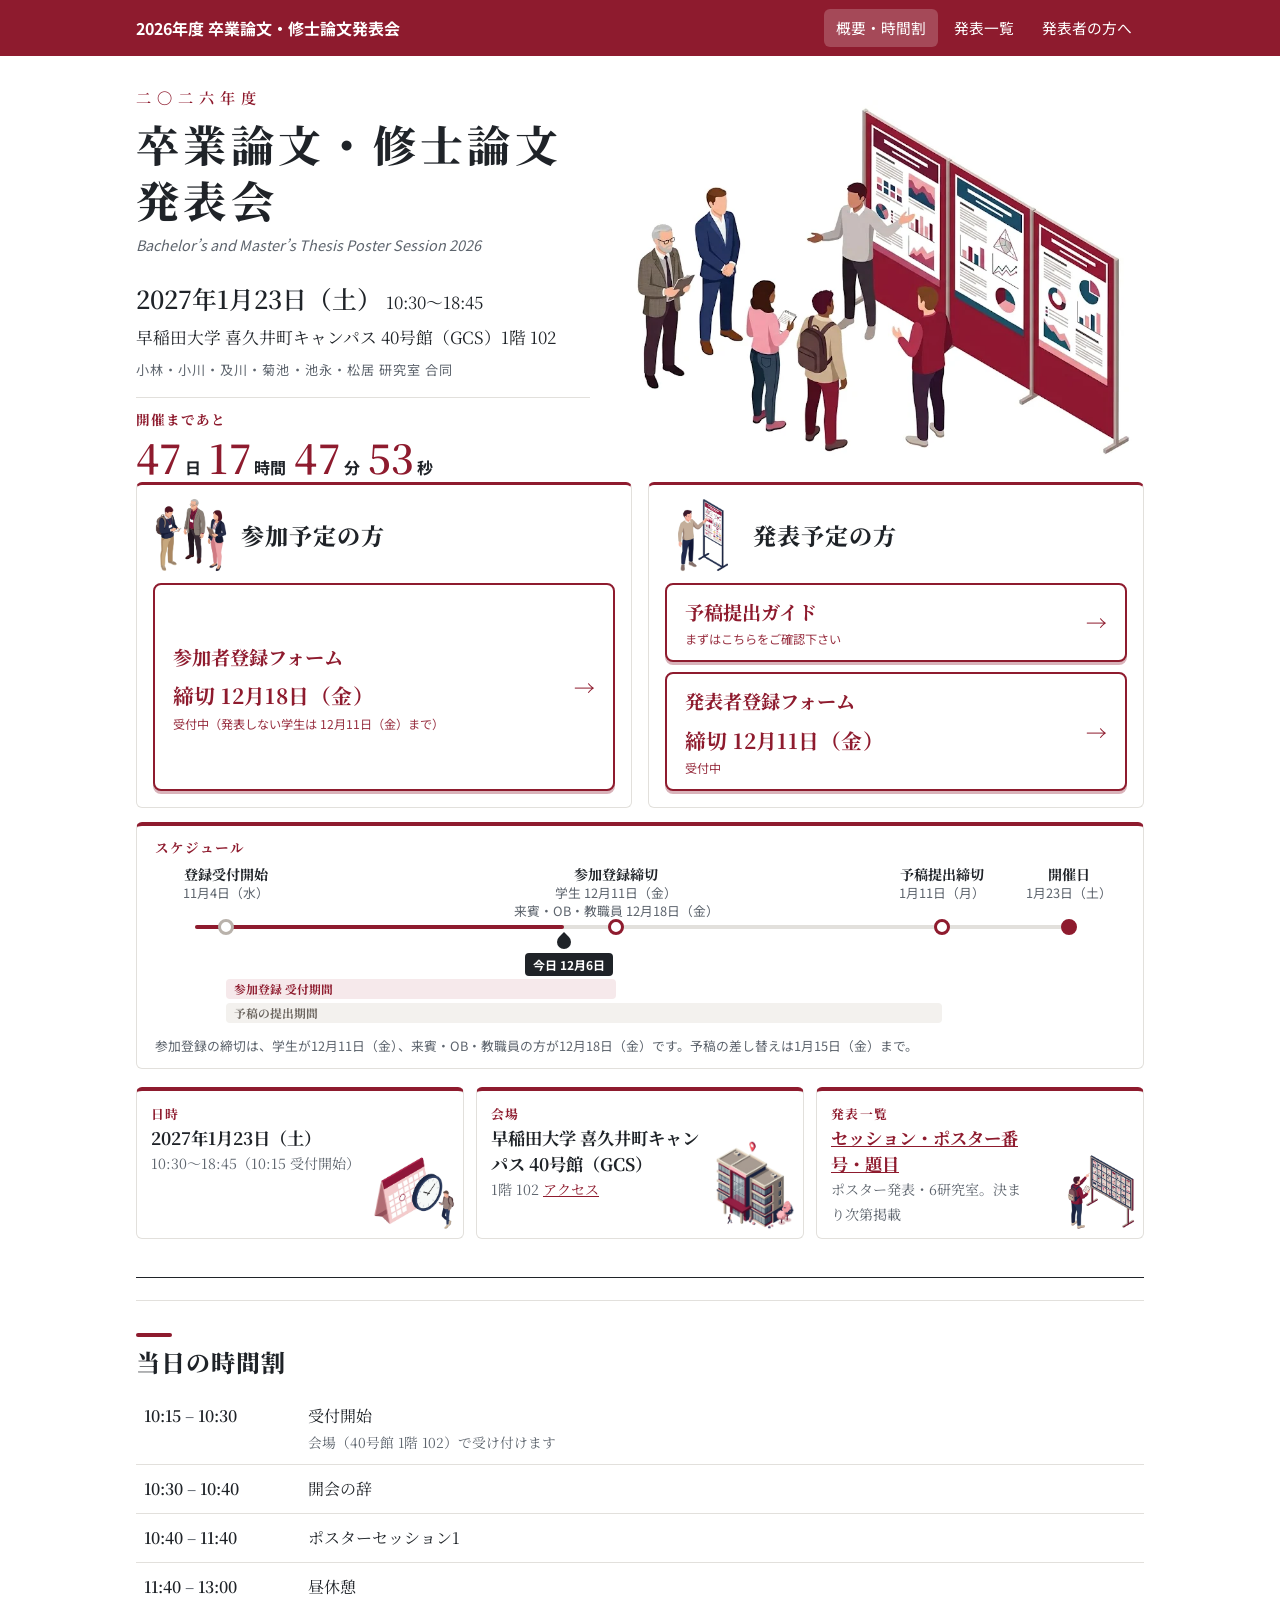
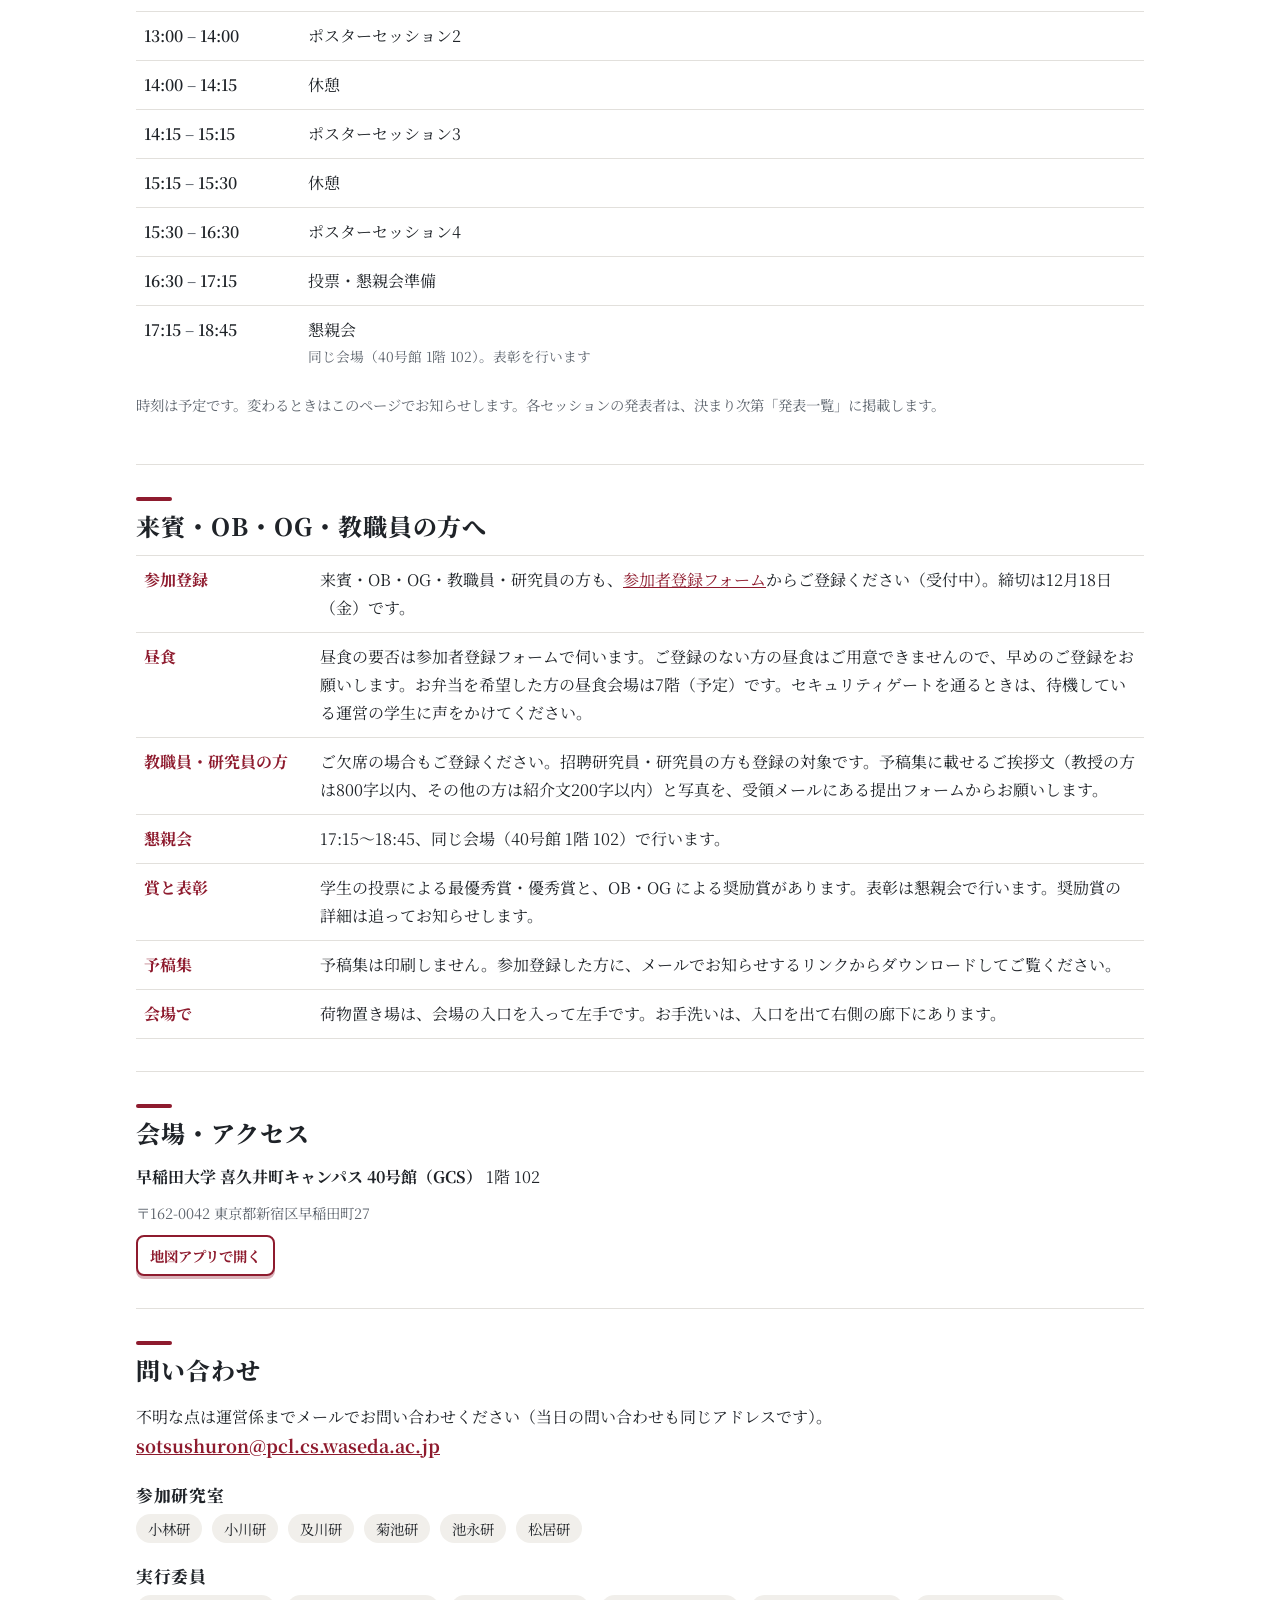
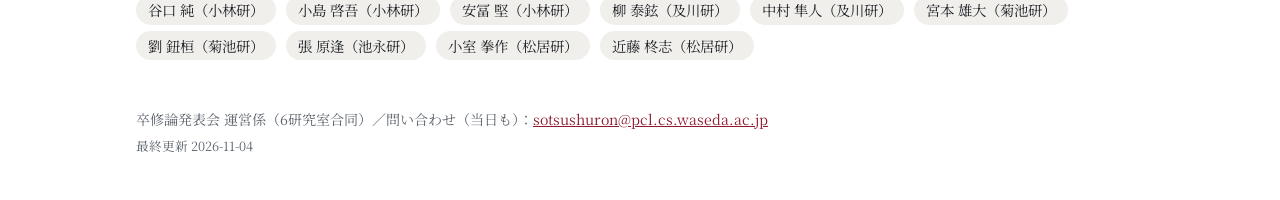
==== 2026/index.html @ 0316c04d "2026: 最終点検の指摘を反映（締切欄・遅れの扱い・題目の変更・英語の要約・運営の名前） - 参加登録締切に来賓・OB・教職員の12/18を並べる - 「提出がない場合は発表できません」を、先生・運" ====
<!DOCTYPE html>
<html lang="ja">
<head>
<meta charset="utf-8">
<meta name="viewport" content="width=device-width, initial-scale=1">
<title>2026年度 卒業論文・修士論文発表会</title>
<meta name="description" content="2026年度 卒業論文・修士論文発表会（小林研・小川研・及川研・菊池研・池永研・松居研 合同）">
<link rel="preconnect" href="https://fonts.googleapis.com"><link rel="preconnect" href="https://fonts.gstatic.com" crossorigin>
<link rel="stylesheet" href="https://fonts.googleapis.com/css2?family=Noto+Serif+JP:wght@400;600;800&family=Noto+Sans+JP:wght@400;500;700&display=swap">
<link rel="stylesheet" href="style.css?v=202611051500">
<link rel="stylesheet" href="design.css?v=202611051500">
</head>
<body data-event-date="2027-01-23" data-event-start="2027-01-23T10:30:00+09:00" data-event-end="2027-01-23T18:45:00+09:00">
<header class="top">
  <div class="wrap">
    <a class="brand" href="index.html">2026年度 卒業論文・修士論文発表会</a>
    <nav><a href="index.html" aria-current=page>概要・時間割</a><a href="program_detail.html">発表一覧</a><a href="presenters.html">発表者の方へ</a></nav>
  </div>
</header>
<main class="wrap">

<section class="hero">
  <div class="hero-a">
    <div class="hero-text">
      <span class="kicker">二〇二六年度</span>
      <h1>卒業論文・修士論文<br>発表会</h1>
      <p class="en">Bachelor’s and Master’s Thesis Poster Session 2026</p>
      <p class="meta"><b>2027年1月23日（土）</b> 10:30〜18:45<br>早稲田大学 喜久井町キャンパス 40号館（GCS）1階 102</p>
      <p class="labs">小林・小川・及川・菊池・池永・松居 研究室 合同</p>
      <div id="countdown" class="countdown" aria-live="off">
        <p class="cd-label">開催日時</p>
        <p class="cd-body"><span class="cd-static">2027年1月23日（土）</span></p>
      </div>
    </div>
    <figure class="hero-art"><img src="main.webp" width="816" height="572" alt="ポスターの前で学生が発表し、学生・先生・社会人が聞いている様子のイラスト"></figure>
  </div>
  <div id="now" class="now" hidden></div>
  <div class="entry entry2">
    <div class="eblock">
      <div class="ehead"><img src="listeners_transparent.webp" alt=""><h2>参加予定の方</h2></div>
      <a class="btn ghost entry-guide2 ebtn-full" href="https://docs.google.com/forms/d/e/1FAIpQLSc8ZwVKthtfADjpt4Mk3TMJL_-n_F20B_ENEa0pPwIgdK9Agg/viewform" target="_blank" rel="noopener"><span class="bt">参加者登録フォーム<span class="dl">締切 12月18日（金）</span><small>受付中（発表しない学生は 12月11日（金）まで）</small></span><span class="arr" aria-hidden="true">→</span></a>
    </div>
    <div class="eblock">
      <div class="ehead"><img src="presenter_transparent.webp" alt=""><h2>発表予定の方</h2></div>
      <a class="btn ghost entry-guide2" href="presenters.html"><span class="bt">予稿提出ガイド<small>まずはこちらをご確認下さい</small></span><span class="arr" aria-hidden="true">→</span></a>
      <a class="btn ghost entry-guide2" href="https://docs.google.com/forms/d/e/1FAIpQLSdHttBgWC_3cJnAeXhc6AuV7hPH37Vew2INojGHe1D91hPlAQ/viewform" target="_blank" rel="noopener"><span class="bt">発表者登録フォーム<span class="dl">締切 12月11日（金）</span><small>受付中</small></span><span class="arr" aria-hidden="true">→</span></a>
    </div>
  </div>
  <div class="sched-box" id="dates">
    <h2 class="sched-h">スケジュール</h2>
    <div class="sched" data-start="2026-11-01" data-end="2027-01-23">
      <div class="sched-line"><span class="sched-past"></span></div>
      <ol class="sched-ms">
      <li class="ms ms-open" style="--p:3.6"><span class="ms-dot"></span><span class="ms-label"><b>登録受付開始</b><span>11月4日（水）</span></span></li>
      <li class="ms ms-join" style="--p:48.2"><span class="ms-dot"></span><span class="ms-label"><b>参加登録締切</b><span>学生 12月11日（金）<br>来賓・OB・教職員 12月18日（金）</span></span></li>
      <li class="ms ms-pres" style="--p:85.5"><span class="ms-dot"></span><span class="ms-label"><b>予稿提出締切</b><span>1月11日（月）</span></span></li>
      <li class="ms ms-event" style="--p:100.0"><span class="ms-dot"></span><span class="ms-label"><b>開催日</b><span>1月23日（土）</span></span></li>
      </ol>
      <div class="sched-today" hidden><span class="pin"></span><span class="tag"></span></div>
      <div class="sched-bands">
        <span class="band band-join" style="--a:3.6;--b:48.2">参加登録 受付期間</span>
        <span class="band band-pres" style="--a:3.6;--b:85.5">予稿の提出期間</span>
      </div>
    </div>
    <p class="sched-note">参加登録の締切は、学生が12月11日（金）、来賓・OB・教職員の方が12月18日（金）です。予稿の差し替えは1月15日（金）まで。</p>
  </div>
  <dl class="facts">
    <div><img class="ill" src="calendar_transparent.webp" alt=""><dt>日時</dt><dd><strong>2027年1月23日（土）</strong><span>10:30〜18:45（10:15 受付開始）</span></dd></div>
    <div><img class="ill" src="venue_transparent.webp" alt=""><dt>会場</dt><dd><strong>早稲田大学 喜久井町キャンパス 40号館（GCS）</strong><span>1階 102 <a href="#access">アクセス</a></span></dd></div>
    <div class="fact-link"><img class="ill wide" src="program_list_transparent.webp" alt=""><dt>発表一覧</dt><dd><strong><a href="program_detail.html">セッション・ポスター番号・題目</a></strong><span>ポスター発表・6研究室。決まり次第掲載</span></dd></div>
  </dl>
  
</section>

<section id="schedule">
  <h2>当日の時間割</h2>
  <ol class="timetable"><li data-start="10:15" data-end="10:30"><div class="time">10:15<span class="dash">–</span>10:30</div><div class="what">受付開始<div class="note">会場（40号館 1階 102）で受け付けます</div></div></li><li data-start="10:30" data-end="10:40"><div class="time">10:30<span class="dash">–</span>10:40</div><div class="what">開会の辞</div></li><li class="sess" data-start="10:40" data-end="11:40"><div class="time">10:40<span class="dash">–</span>11:40</div><div class="what">ポスターセッション1</div></li><li data-start="11:40" data-end="13:00"><div class="time">11:40<span class="dash">–</span>13:00</div><div class="what">昼休憩</div></li><li class="sess" data-start="13:00" data-end="14:00"><div class="time">13:00<span class="dash">–</span>14:00</div><div class="what">ポスターセッション2</div></li><li data-start="14:00" data-end="14:15"><div class="time">14:00<span class="dash">–</span>14:15</div><div class="what">休憩</div></li><li class="sess" data-start="14:15" data-end="15:15"><div class="time">14:15<span class="dash">–</span>15:15</div><div class="what">ポスターセッション3</div></li><li data-start="15:15" data-end="15:30"><div class="time">15:15<span class="dash">–</span>15:30</div><div class="what">休憩</div></li><li class="sess" data-start="15:30" data-end="16:30"><div class="time">15:30<span class="dash">–</span>16:30</div><div class="what">ポスターセッション4</div></li><li data-start="16:30" data-end="17:15"><div class="time">16:30<span class="dash">–</span>17:15</div><div class="what">投票・懇親会準備</div></li><li data-start="17:15" data-end="18:45"><div class="time">17:15<span class="dash">–</span>18:45</div><div class="what">懇親会<div class="note">同じ会場（40号館 1階 102）。表彰を行います</div></div></li></ol>
  <p class="muted">時刻は予定です。変わるときはこのページでお知らせします。各セッションの発表者は、決まり次第「発表一覧」に掲載します。</p>
</section>

<section id="guests">
  <h2>来賓・OB・OG・教職員の方へ</h2>
  <dl class="kv">
    <dt>参加登録</dt><dd>来賓・OB・OG・教職員・研究員の方も、<a href="https://docs.google.com/forms/d/e/1FAIpQLSc8ZwVKthtfADjpt4Mk3TMJL_-n_F20B_ENEa0pPwIgdK9Agg/viewform" target="_blank" rel="noopener">参加者登録フォーム</a>からご登録ください（受付中）。締切は12月18日（金）です。</dd>
    <dt>昼食</dt><dd>昼食の要否は参加者登録フォームで伺います。ご登録のない方の昼食はご用意できませんので、早めのご登録をお願いします。お弁当を希望した方の昼食会場は7階（予定）です。セキュリティゲートを通るときは、待機している運営の学生に声をかけてください。</dd>
    <dt>教職員・研究員の方</dt><dd>ご欠席の場合もご登録ください。招聘研究員・研究員の方も登録の対象です。予稿集に載せるご挨拶文（教授の方は800字以内、その他の方は紹介文200字以内）と写真を、受領メールにある提出フォームからお願いします。</dd>
    <dt>懇親会</dt><dd>17:15〜18:45、同じ会場（40号館 1階 102）で行います。</dd>
    <dt>賞と表彰</dt><dd>学生の投票による最優秀賞・優秀賞と、OB・OG による奨励賞があります。表彰は懇親会で行います。奨励賞の詳細は追ってお知らせします。</dd>
    <dt>予稿集</dt><dd>予稿集は印刷しません。参加登録した方に、メールでお知らせするリンクからダウンロードしてご覧ください。</dd>
    <dt>会場で</dt><dd>荷物置き場は、会場の入口を入って左手です。お手洗いは、入口を出て右側の廊下にあります。</dd>
  </dl>
</section>

<section id="access">
  <h2>会場・アクセス</h2>
  <div class="access">
    <div>
      <p><strong>早稲田大学 喜久井町キャンパス 40号館（GCS）</strong> 1階 102</p>
      <p class="muted">〒162-0042 東京都新宿区早稲田町27</p>
      
      
      <a href="https://www.google.com/maps/search/?api=1&amp;query=%E6%97%A9%E7%A8%B2%E7%94%B0%E5%A4%A7%E5%AD%A6%20%E5%96%9C%E4%B9%85%E4%BA%95%E7%94%BA%E3%82%AD%E3%83%A3%E3%83%B3%E3%83%91%E3%82%B9%2040%E5%8F%B7%E9%A4%A8%20%E3%80%92162-0042%20%E6%9D%B1%E4%BA%AC%E9%83%BD%E6%96%B0%E5%AE%BF%E5%8C%BA%E6%97%A9%E7%A8%B2%E7%94%B0%E7%94%BA27" class="btn small ghost" target="_blank" rel="noopener">地図アプリで開く</a>
    </div>
    
  </div>
</section>

<section id="contact">
  <h2>問い合わせ</h2>
  <p>不明な点は運営係までメールでお問い合わせください（当日の問い合わせも同じアドレスです）。<br><a class="mail" href="mailto:sotsushuron@pcl.cs.waseda.ac.jp">sotsushuron@pcl.cs.waseda.ac.jp</a></p>
  <h3>参加研究室</h3>
  <ul class="inline"><li>小林研</li><li>小川研</li><li>及川研</li><li>菊池研</li><li>池永研</li><li>松居研</li></ul>
  <h3>実行委員</h3><ul class="inline"><li>谷口 純（小林研）</li><li>小島 啓吾（小林研）</li><li>安冨 堅（小林研）</li><li>柳 泰鉉（及川研）</li><li>中村 隼人（及川研）</li><li>宮本 雄大（菊池研）</li><li>劉 鈕桓（菊池研）</li><li>張 原逢（池永研）</li><li>小室 拳作（松居研）</li><li>近藤 柊志（松居研）</li></ul>
</section>

</main>
<footer class="wrap foot">
  <p>卒修論発表会 運営係（6研究室合同）／問い合わせ（当日も）：<a href="mailto:sotsushuron@pcl.cs.waseda.ac.jp">sotsushuron@pcl.cs.waseda.ac.jp</a></p>
  <p class="muted">最終更新 2026-11-04</p>
</footer>
<script src="app.js?v=202611051500"></script>
</body>
</html>
---- 2026/style.css ----
/* 卒修論発表会サイト（tools/site/assets/style.css）。外部フォント・CDN なし。 */
:root {
  --ink: #1f2328;
  --muted: #5d646d;
  --line: #e2e0dc;
  --bg: #f7f6f3;
  --card: #ffffff;
  --accent: #8e1b2e;      /* えんじ */
  --accent-soft: #f6e9eb;
  --now: #fff4cc;
  --radius: 10px;
}
* { box-sizing: border-box; }
html { -webkit-text-size-adjust: 100%; scroll-behavior: smooth; }
body {
  margin: 0; background: var(--bg); color: var(--ink);
  font-family: "Hiragino Sans", "Hiragino Kaku Gothic ProN", "Noto Sans JP", "Yu Gothic UI", "Yu Gothic", Meiryo, sans-serif;
  font-size: 16px; line-height: 1.75;
}
a { color: var(--accent); }
a:hover { text-decoration: none; }
.wrap { max-width: 1040px; margin: 0 auto; padding: 0 16px; }
.muted { color: var(--muted); font-size: .9em; }
h1, h2, h3 { line-height: 1.4; }
h2 { font-size: 1.35rem; margin: 0 0 .8rem; padding-left: .6rem; border-left: 4px solid var(--accent); }
h3 { font-size: 1.05rem; margin: 1.4rem 0 .4rem; }
section { background: var(--card); border: 1px solid var(--line); border-radius: var(--radius); padding: 20px 24px; margin: 18px 0; }
:target { scroll-margin-top: 72px; }

/* ヘッダー */
.top { background: var(--accent); color: #fff; position: sticky; top: 0; z-index: 10; }
.top .wrap { display: flex; align-items: center; justify-content: space-between; gap: 12px; min-height: 56px; flex-wrap: wrap; }
.brand { color: #fff; text-decoration: none; font-weight: 700; font-size: 1rem; }
.brand .year { display: inline-block; font-size: .78rem; font-weight: 600; background: rgba(255,255,255,.18); border-radius: 4px; padding: 0 6px; margin-right: 8px; }
.top nav { display: flex; gap: 4px; }
.top nav a { color: #fff; text-decoration: none; padding: 6px 12px; border-radius: 6px; font-size: .92rem; }
.top nav a[aria-current] { background: rgba(255,255,255,.2); }

/* 冒頭 */
.hero h1 { font-size: 1.7rem; margin: .2rem 0 .6rem; }
.hero.slim h1 { font-size: 1.5rem; }
.lead { margin: 0 0 1rem; }
.facts { display: grid; grid-template-columns: repeat(3, 1fr); gap: 12px; margin: 0 0 16px; }
.facts > div { background: var(--accent-soft); border-radius: 8px; padding: 12px 14px; }
.facts dt { font-size: .8rem; font-weight: 700; color: var(--accent); letter-spacing: .1em; }
.facts dd { margin: 0; }
.facts strong { display: block; font-size: 1.08rem; line-height: 1.5; }
.facts span { display: block; font-size: .88rem; color: var(--muted); }
.now { background: var(--now); border: 1px solid #ecd27a; border-radius: 8px; padding: 10px 14px; margin: 0 0 14px; font-weight: 600; }
.notes { list-style: none; margin: 14px 0 0; padding: 0; display: grid; gap: 6px; }
.notes li { background: #f3f5f7; border-radius: 8px; padding: 8px 14px; font-size: .92rem; }
.notes b { display: inline-block; min-width: 5em; margin-right: .6em; color: var(--accent); }
.steps { margin: 0; padding-left: 1.4em; }
.steps li { margin: .3em 0; }
code { background: #f1efeb; border-radius: 4px; padding: 1px 6px; font-size: 1.05em; font-family: Consolas, Menlo, monospace; }

/* ボタン */
.btns { display: flex; flex-wrap: wrap; gap: 10px; }
.btn { display: inline-flex; flex-direction: column; justify-content: center; background: var(--accent); color: #fff; text-decoration: none; border-radius: 8px; padding: 10px 16px; font-weight: 700; min-height: 48px; border: 2px solid var(--accent); }
.btn small { font-weight: 400; font-size: .76rem; opacity: .9; }
.btn.ghost { background: #fff; color: var(--accent); }
.btn.small { padding: 6px 12px; min-height: 0; font-size: .9rem; }

/* 時間割 */
.timetable { list-style: none; margin: 0; padding: 0; }
.timetable li { display: grid; grid-template-columns: 9.5em 1fr; gap: 12px; padding: 10px 8px; border-bottom: 1px solid var(--line); }
.timetable li:last-child { border-bottom: 0; }
.timetable .time { font-variant-numeric: tabular-nums; font-weight: 600; white-space: nowrap; }
.timetable .dash { margin: 0 .25em; color: var(--muted); }
.timetable .sess .what > a { font-weight: 700; }
.timetable .count { font-size: .8rem; color: var(--muted); margin-left: .6em; }
.timetable .where, .timetable .note { font-size: .86rem; color: var(--muted); }
.timetable li.is-now { background: var(--now); border-radius: 6px; }
.timetable li.is-now .time::after { content: "いまここ"; display: block; width: fit-content; margin-top: 2px; font-size: .72rem; background: var(--accent); color: #fff; border-radius: 4px; padding: 0 6px; }
.timetable li.is-past .what > a { color: var(--muted); }
.timetable li.is-past { color: var(--muted); }

/* 会場 */
.access { display: grid; grid-template-columns: 1fr 1.2fr; gap: 20px; align-items: start; }
.access p { margin: 0 0 .6rem; }
.map { width: 100%; height: auto; border: 1px solid var(--line); border-radius: 8px; background: #fff; }
.inline { list-style: none; padding: 0; margin: 0; display: flex; flex-wrap: wrap; gap: 6px 10px; }
.inline li { background: #f1efeb; border-radius: 999px; padding: 2px 12px; font-size: .9rem; }
.mail { font-size: 1.1rem; font-weight: 700; word-break: break-all; }

/* 発表一覧 */
.tools { position: sticky; top: 56px; z-index: 5; background: var(--bg); padding: 10px 0 4px; }
.chips { display: flex; gap: 8px; overflow-x: auto; padding-bottom: 6px; }
.chip { flex: none; display: inline-flex; flex-direction: column; background: #fff; border: 1px solid var(--line); border-radius: 8px; padding: 4px 12px; text-decoration: none; font-weight: 700; font-size: .9rem; line-height: 1.4; }
.chip small { font-weight: 400; color: var(--muted); font-size: .75rem; }
.search { display: flex; align-items: center; gap: 8px; margin-top: 6px; }
.search span { font-size: .85rem; color: var(--muted); flex: none; }
.search input { flex: 1; font: inherit; padding: 8px 12px; border: 1px solid #c9c6c0; border-radius: 8px; background: #fff; min-width: 0; }
#hits { margin: 4px 0 0; min-height: 1em; }
.session h2 .span { display: block; font-size: .85rem; font-weight: 400; color: var(--muted); margin-top: 2px; }
.plist { width: 100%; border-collapse: collapse; }
.plist th { text-align: left; font-size: .8rem; color: var(--muted); font-weight: 600; border-bottom: 2px solid var(--line); padding: 6px 8px; }
.plist td { border-bottom: 1px solid var(--line); padding: 10px 8px; vertical-align: top; }
.plist .no { width: 5em; font-variant-numeric: tabular-nums; font-weight: 700; color: var(--accent); white-space: nowrap; }
.plist .nm { width: 12em; font-weight: 600; }
.plist .lab { display: block; font-size: .8rem; font-weight: 400; color: var(--muted); }
.plist tr[hidden] { display: none; }
.session.is-empty { display: none; }

.foot { padding: 12px 16px 40px; font-size: .88rem; color: var(--muted); }
.foot p { margin: .2rem 0; }

/* スマホ（640px 以下）：表を1人1枚のカードに、3つの要点は縦に */
@media (max-width: 640px) {
  body { font-size: 15px; }
  section { padding: 16px; border-radius: 8px; margin: 12px 0; }
  .hero h1 { font-size: 1.35rem; }
  .facts { grid-template-columns: 1fr; gap: 8px; }
  .facts > div { display: grid; grid-template-columns: 3.2em 1fr; align-items: baseline; padding: 10px 12px; }
  .btn { flex: 1 1 100%; }
  .timetable li { grid-template-columns: 1fr; gap: 0; }
  .access { grid-template-columns: 1fr; }
  .top .wrap { min-height: 48px; padding-top: 6px; padding-bottom: 6px; }
  .brand { font-size: .9rem; }
  .tools { top: 84px; }
  .plist thead { display: none; }
  .plist, .plist tbody, .plist tr, .plist td { display: block; width: auto; }
  .plist tr { border-bottom: 1px solid var(--line); padding: 10px 0; display: grid; grid-template-columns: 4.2em 1fr; }
  .plist td { border: 0; padding: 0 4px; }
  .plist .no { grid-row: span 2; }
  .plist .tt { grid-column: 2; font-size: .92rem; }
}
@media print {
  .top, .tools, .btns, #now { display: none; }
  section { border: 0; padding: 0; }
  body { background: #fff; }
}
---- 2026/design.css ----
/* 案A ヒーロー・イラスト：白基調、見出しブロックの右に大きなメインイラスト */
:root { --bg: #ffffff; }
body { background: #fff; }
section { border: 0; border-radius: 0; padding: 32px 0; margin: 0; border-top: 1px solid var(--line); }
section.hero { border-top: 0; padding-top: 28px; }
.hero-a { display: grid; grid-template-columns: minmax(0, 1fr) minmax(0, 1.15fr); gap: 32px; align-items: center; margin-bottom: 22px; }
.hero-a .kicker { display: inline-block; font-size: .8rem; font-weight: 700; letter-spacing: .16em; color: var(--accent); border-bottom: 2px solid var(--accent); margin-bottom: .6rem; }
.hero-a h1 { font-size: 2.3rem; line-height: 1.3; margin: 0 0 1rem; letter-spacing: .02em; }
.hero-a h1 em { font-style: normal; color: var(--accent); display: block; font-size: .62em; letter-spacing: .08em; }
.hero-a .lead { color: #3b4047; }
.hero-art { margin: 0; }
.hero-art img { display: block; width: 100%; height: auto; }
.facts > div { background: #fff; border: 1px solid var(--line); border-top: 4px solid var(--accent); border-radius: 6px; }
h2 { border-left: 0; padding-left: 0; font-size: 1.5rem; }
h2::before { content: ""; display: block; width: 36px; height: 4px; background: var(--accent); margin-bottom: 8px; border-radius: 2px; }
@media (max-width: 760px) {
  .hero-a { grid-template-columns: 1fr; gap: 8px; }
  .hero-a h1 { font-size: 1.6rem; }
  .hero-art { max-width: 520px; margin: 0 auto; }
}
@media (max-width: 640px) { section { padding: 22px 0; margin: 0; } }

/* ===== A2 追加（2026-11-01） ===== */
/* カウントダウン */
.countdown { margin: 1.1rem 0 0; padding: 12px 16px 14px; border-radius: 8px; background: var(--accent-soft); border-left: 5px solid var(--accent); }
.countdown p { margin: 0; }
.cd-label { font-size: .85rem; font-weight: 700; color: var(--accent); letter-spacing: .08em; }
.cd-body { line-height: 1.25; font-variant-numeric: tabular-nums; }
.cd-static { font-size: 1.35rem; font-weight: 700; }
.cd-n { font-size: 2.5rem; font-weight: 700; color: var(--accent); letter-spacing: .01em; }
.cd-u { font-size: 1rem; font-weight: 700; margin: 0 .5em 0 .15em; }
.cd-u:last-child { margin-right: 0; }
.cd-msg { font-size: 1.7rem; font-weight: 700; color: var(--accent); }
.countdown.is-after { background: #f3f1ee; border-left-color: #9a9590; }
.countdown.is-after .cd-msg, .countdown.is-after .cd-label { color: var(--ink); }

/* 参加登録の入口（URL未定のため押せない） */
.register { display: grid; grid-template-columns: 1fr 1fr; gap: 12px; margin: 0 0 6px; }
.reg { display: flex; align-items: center; gap: 14px; width: 100%; text-align: left; font: inherit; color: var(--muted);
  background: #f6f5f3; border: 2px dashed #cfcac3; border-radius: 10px; padding: 10px 18px 10px 12px; min-height: 96px; cursor: not-allowed; }
.reg img { flex: none; width: 76px; height: 76px; object-fit: contain; opacity: .75; }
.reg-text { display: flex; flex-direction: column; line-height: 1.45; }
.reg-who { font-size: 1.3rem; font-weight: 700; color: #6c6660; }
.reg-what { font-size: .9rem; }
.reg-note { display: inline-block; width: fit-content; margin-top: 4px; font-size: .78rem; font-weight: 700; color: var(--accent); background: #fff; border: 1px solid #e4c9ce; border-radius: 999px; padding: 0 10px; }
.reg-more { font-size: .88rem; color: var(--muted); margin: 0 0 18px; }

/* 要点カードのイラスト（C 案の置き方） */
.facts > div { position: relative; padding-right: 96px; min-height: 108px; }
.facts .ill { position: absolute; right: 8px; bottom: 8px; width: 82px; height: 90px; object-fit: contain; object-position: right bottom; }
.facts .ill.wide { width: 108px; height: 76px; }
.facts > div:has(.ill.wide) { padding-right: 120px; }

/* 予稿集・発表一覧のボタンにイラスト */
.btn.with-ill { flex-direction: row; align-items: center; gap: 14px; padding: 8px 18px 8px 8px; }
.btn .tile { flex: none; width: 68px; height: 68px; background: #fff; border-radius: 6px; display: flex; align-items: center; justify-content: center; }
.btn.ghost .tile { background: var(--accent-soft); }
.btn .tile img { width: 60px; height: 60px; object-fit: contain; }
.btn .bt { display: flex; flex-direction: column; font-size: 1.05rem; }

/* 発表者の方へ */
.hero-a.small { grid-template-columns: minmax(0, 1fr) 220px; margin-bottom: 0; }
.hero-a.small .hero-art img { max-height: 260px; width: auto; margin: 0 auto; }
.flow { list-style: none; margin: 0; padding: 0; display: grid; grid-template-columns: repeat(4, 1fr); gap: 12px; counter-reset: step; }
.flow li { position: relative; background: #fff; border: 1px solid var(--line); border-top: 4px solid var(--accent); border-radius: 6px; padding: 14px 14px 12px; }
.flow .no { display: inline-flex; align-items: center; justify-content: center; width: 30px; height: 30px; border-radius: 50%; background: var(--accent); color: #fff; font-weight: 700; margin-bottom: 6px; }
.flow h3 { margin: 0 0 2px; font-size: 1.05rem; }
.flow .due { display: block; font-weight: 700; color: var(--accent); font-variant-numeric: tabular-nums; }
.flow p { margin: .4rem 0 0; font-size: .9rem; color: #3b4047; }
.flow li:not(:last-child)::after { content: ""; position: absolute; right: -11px; top: 50%; width: 10px; height: 10px; border-top: 3px solid var(--accent); border-right: 3px solid var(--accent); transform: translateY(-50%) rotate(45deg); }
.after-flow { margin: 12px 0 0; background: var(--accent-soft); border-radius: 8px; padding: 8px 14px; font-size: .95rem; }
.kv { margin: 0; display: grid; grid-template-columns: 11em 1fr; border-top: 1px solid var(--line); }
.kv dt, .kv dd { margin: 0; padding: 10px 8px; border-bottom: 1px solid var(--line); }
.kv dt { font-weight: 700; color: var(--accent); }
.tag { display: inline-block; font-size: .78rem; font-weight: 700; background: #f3f1ee; color: var(--muted); border-radius: 4px; padding: 0 8px; margin-left: .4em; }

@media (max-width: 760px) {
  .hero-a.small { grid-template-columns: 1fr; }
  .hero-a.small .hero-art img { max-height: 200px; }
  .flow { grid-template-columns: 1fr 1fr; }
  .flow li:nth-child(2)::after { display: none; }
}
@media (max-width: 640px) {
  .cd-n { font-size: 2rem; }
  .cd-u { font-size: .85rem; margin: 0 .35em 0 .1em; }
  .cd-msg { font-size: 1.35rem; }
  .register { grid-template-columns: 1fr; gap: 8px; }
  .reg { min-height: 78px; padding: 8px 12px 8px 8px; }
  .reg img { width: 60px; height: 60px; }
  .reg-who { font-size: 1.15rem; }
  .facts > div { padding-right: 76px; min-height: 80px; }
  .facts .ill { width: 62px; height: 68px; bottom: 6px; }
  .facts .ill.wide { width: 76px; height: 54px; }
  .facts > div:has(.ill.wide) { padding-right: 88px; }
  .facts > div { grid-template-columns: 5.4em 1fr; }
  .facts dt { white-space: nowrap; letter-spacing: .04em; }
  .btn .tile { width: 56px; height: 56px; }
  .btn .tile img { width: 50px; height: 50px; }
  .flow { grid-template-columns: 1fr; gap: 14px; }
  .flow li::after { display: none; }
  .flow li:not(:last-child)::after { display: block; right: auto; left: 50%; top: auto; bottom: -13px; transform: translateX(-50%) rotate(135deg); }
  .kv { grid-template-columns: 1fr; }
  .kv dt { border-bottom: 0; padding-bottom: 0; }
}
@media print { .register, .reg-more { display: none; } }

/* ---- 参加・発表の申込みエリア（案1）とスケジュール 2026-11-04。色は元サイトのえんじと灰色だけ ---- */
.entry { display: grid; grid-template-columns: minmax(0, 1.15fr) minmax(0, 1fr); gap: 12px; margin: 0 0 14px; }
.entry-join .reg { height: 100%; min-height: 250px; padding: 18px 22px 18px 16px; }
.entry-join .reg-who { font-size: 1.5rem; }
.entry-join .reg-what { font-size: 1rem; }
.entry-join .reg img { width: 120px; height: 120px; }
.reg-limit { font-size: .8rem; margin-top: 6px; }
.entry-pres { display: grid; gap: 10px; align-content: start; }
.entry-guide { width: 100%; box-sizing: border-box; justify-content: flex-start; min-height: 120px; padding: 12px 20px 12px 12px; }
.entry-guide .tile { width: 92px; height: 92px; }
.entry-guide .tile img { width: 84px; height: 84px; }
.entry-guide .bt { font-size: 1.4rem; font-weight: 700; }
.entry-guide .g-who { font-size: .78rem; font-weight: 700; letter-spacing: .06em; color: var(--muted); }
.entry-guide small { font-weight: 400; }
.reg.reg-pres { min-height: 118px; padding: 10px 20px 10px 12px; color: #5d646d; }
.reg.reg-pres img { width: 92px; height: 92px; }
.reg.reg-pres .reg-who { font-size: 1.3rem; color: #4a4540; }


.sched-box { background: #fff; border: 1px solid var(--line); border-top: 4px solid var(--accent); border-radius: 6px; padding: 12px 18px 10px; margin: 0 0 18px; }
.sched-h { margin: 0 0 4px; font-size: .85rem; font-weight: 700; color: var(--accent); letter-spacing: .08em; }
.sched-h::before { display: none; }
.sched { position: relative; height: 172px; margin: 0 56px 0 40px; }
.sched-line { position: absolute; left: 0; right: 0; top: 64px; height: 4px; border-radius: 2px; background: var(--line); }
.sched-past { position: absolute; left: 0; top: 0; bottom: 0; width: 0; border-radius: 2px; background: var(--accent); }
.sched-ms { list-style: none; margin: 0; padding: 0; }
.ms { position: absolute; left: calc(var(--p) * 1%); top: 0; }
.ms-dot { position: absolute; top: 58px; left: -8px; width: 16px; height: 16px; border-radius: 50%; background: #fff; border: 3px solid var(--accent); box-sizing: border-box; }
.ms-open .ms-dot { border-color: #b9b2ab; }
.ms-event .ms-dot { background: var(--accent); }
.ms-label { position: absolute; top: 4px; transform: translateX(-50%); white-space: nowrap; text-align: center; font-size: .8rem; line-height: 1.35; color: var(--muted); }
.ms-label b { display: block; font-size: .88rem; color: var(--ink); }
.sched-today { position: absolute; top: 0; left: calc(var(--t) * 1%); }
.sched-today .pin { position: absolute; top: 74px; left: -7px; width: 14px; height: 14px; background: var(--ink); border-radius: 50% 50% 50% 0; transform: rotate(135deg); }
.sched-today .tag { position: absolute; top: 92px; transform: translateX(-50%); white-space: nowrap; background: var(--ink); color: #fff; font-size: .75rem; font-weight: 700; border-radius: 4px; padding: 1px 8px; }
.sched-bands { position: absolute; left: 0; right: 0; top: 104px; }
.band { position: absolute; left: calc(var(--a) * 1%); width: calc((var(--b) - var(--a)) * 1%); height: 20px; border-radius: 4px; font-size: .74rem; font-weight: 700; line-height: 20px; padding-left: 8px; white-space: nowrap; box-sizing: border-box; }
.band-join { top: 14px; background: var(--accent-soft); color: var(--accent); }
.band-pres { top: 38px; background: #f3f1ee; color: #6c6660; }
.sched-note { margin: 2px 0 0; font-size: .8rem; color: var(--muted); }
@media (max-width: 640px) {
  .entry { grid-template-columns: 1fr; gap: 8px; }
  .entry-join .reg { min-height: 130px; }
  .entry-guide { min-height: 104px; }
  .entry-guide .tile { width: 72px; height: 72px; }
  .entry-guide .tile img { width: 66px; height: 66px; }
  .reg.reg-pres { min-height: 96px; }
  .entry-join .reg img { width: 80px; height: 80px; }
  .sched-box { padding: 12px 14px; }
  .sched { height: 540px; margin: 12px 0 28px 0; }
  .sched-line { left: 64px; right: auto; top: 0; bottom: 0; width: 4px; height: auto; }
  .sched-past { width: auto; right: 0; height: 0; }
  .ms { left: 66px; top: calc(var(--p) * 1%); }
  .ms-dot { top: -8px; left: -8px; }
  .ms-label { top: -12px; left: 18px; transform: none; text-align: left; }
  .ms-label b, .ms-label span { display: inline; }
  .ms-label span::before { content: "　"; }
  .sched-today { left: 64px; top: calc(var(--t) * 1%); }
  .sched-today .pin { top: -7px; left: -26px; transform: rotate(45deg); }
  .sched-today .tag { left: 24px; top: 14px; transform: none; }
  .sched-bands { left: 0; top: 0; bottom: 0; width: 56px; right: auto; }
  .band { width: 18px; top: calc(var(--a) * 1%); height: calc((var(--b) - var(--a)) * 1%); padding: 6px 0 0; writing-mode: vertical-rl; line-height: 18px; font-size: .7rem; letter-spacing: -.02em; overflow: hidden; }
  .band-join { left: 32px; } .band-pres { left: 8px; }
}
@media print { .entry .reg { display: none; } }

/* ---- 明朝の表紙（A1）2026-11-04。本文は明朝、ナビ・札などの小さい文字はゴシック ---- */
body { font-family: "Noto Serif JP", "Hiragino Mincho ProN", "Yu Mincho", "YuMincho", serif; }
header.top, .reg-note, .ms-label span, .sched-note, .tag, .cd-u, .en, .labs, .entry-guide .g-who, .entry-guide small { font-family: "Noto Sans JP", "Hiragino Sans", "Yu Gothic", sans-serif; }
.hero { border-bottom: 1px solid var(--ink); padding-bottom: 22px; margin-bottom: 22px; }
.hero-a { align-items: center; margin-bottom: 0; }
.hero-a .kicker { border-bottom: 0; letter-spacing: .4em; font-size: .95rem; font-weight: 600; margin-bottom: .2rem; }
.hero-a h1 { font-size: 2.7rem; font-weight: 800; letter-spacing: .1em; line-height: 1.3; margin: 0 0 .3rem; }
.hero-a .en { font-style: italic; color: var(--muted); font-size: .9rem; margin: 0 0 1.1rem; }
.hero-a .meta { font-size: 1.05rem; line-height: 1.9; margin: 0; }
.hero-a .meta b { font-size: 1.55rem; font-weight: 600; }
.hero-a .labs { font-size: .82rem; color: var(--muted); letter-spacing: .08em; margin: .3rem 0 0; }
.countdown { background: none; border-left: 0; border-radius: 0; border-top: 1px solid var(--line); padding: 10px 0 0; margin-top: 1rem; }
.cd-n { font-family: "Noto Serif JP", serif; font-weight: 600; }
h2, h3 { font-weight: 800; letter-spacing: .04em; }
@media (max-width: 640px) { .hero-a h1 { font-size: 1.9rem; } .hero-a .meta b { font-size: 1.25rem; } }

/* ---- 申込みエリア：左右同じ大きさの2ブロック、右の中を2つに分ける 2026-11-04 ---- */
.entry2 { grid-template-columns: 1fr 1fr; gap: 16px; align-items: stretch; }
.eblock { display: flex; flex-direction: column; gap: 10px; background: #fff; border: 1px solid var(--line); border-top: 3px solid var(--accent); border-radius: 6px; padding: 12px 16px 16px; }
.ehead { display: flex; align-items: center; gap: 12px; }
.ehead img { width: 76px; height: 76px; object-fit: contain; flex: none; }
.ehead h2 { margin: 0; font-size: 1.45rem; }
.ehead h2::before { display: none; }
.ebtn { min-height: 74px; padding: 10px 18px; }
.ebtn .reg-who { font-size: 1.15rem; color: #4a4540; }
.ebtn-full { flex: 1; }
.entry-guide2 { display: flex; flex-direction: row; text-align: left; align-items: center; justify-content: space-between; gap: 12px; min-height: 74px; padding: 10px 18px; text-decoration: none; }
.entry-guide2 .bt { display: flex; flex-direction: column; align-items: flex-start; font-size: 1.2rem; font-weight: 700; }
.entry-guide2 small { font-family: "Noto Sans JP", sans-serif; font-weight: 400; }
.entry-guide2 .arr { font-size: 1.3rem; }
@media (max-width: 640px) { .entry2 { grid-template-columns: 1fr; } .ehead img { width: 56px; height: 56px; } .ehead h2 { font-size: 1.25rem; } .ebtn-full { flex: none; } }

.entry-guide2 .dl { display: block; font-size: 1.3rem; font-weight: 700; color: var(--accent); margin: 4px 0 0; letter-spacing: .02em; }

.flow .form-btn { display: inline-block; margin-top: 6px; background: var(--accent); color: #fff; border: 0; border-radius: 6px; padding: 8px 14px; font-weight: 700; text-decoration: none; }
.flow .form-btn:hover, .flow .form-btn:focus-visible { filter: brightness(1.1); }
.fact-link strong a { color: var(--accent); }

/* ---- 押した感（2026-11-05）：ボタンに厚みを付け、押すと沈む ---- */
.btn, .entry-guide2, .flow .form-btn { transition: transform .08s ease, box-shadow .08s ease, background-color .15s ease; }
.entry-guide2 { box-shadow: 0 3px 0 #d9b3ba; }
.entry-guide2:hover { background: var(--accent-soft); }
.btn:not(.entry-guide2), .flow .form-btn { box-shadow: 0 3px 0 #5f1020; }
.btn.ghost:not(.entry-guide2) { box-shadow: 0 3px 0 #d9b3ba; }
.btn:active, .entry-guide2:active, .flow .form-btn:active { transform: translateY(3px); box-shadow: 0 0 0 transparent; }
.btn:focus-visible, .entry-guide2:focus-visible, .flow .form-btn:focus-visible { outline: 3px solid var(--ink); outline-offset: 2px; }
@media (prefers-reduced-motion: reduce) { .btn, .entry-guide2, .flow .form-btn { transition: none; } }

/* 発表までの流れの各段階のイラスト（2026-11-05） */
.flow .step-ill { display: block; width: 100%; height: 120px; object-fit: contain; margin: 0 0 6px; }
@media (max-width: 640px) { .flow li { display: grid; grid-template-columns: 84px 1fr; column-gap: 12px; } .flow .step-ill { grid-row: 1 / span 5; height: 84px; width: 84px; margin: 0; align-self: start; } }
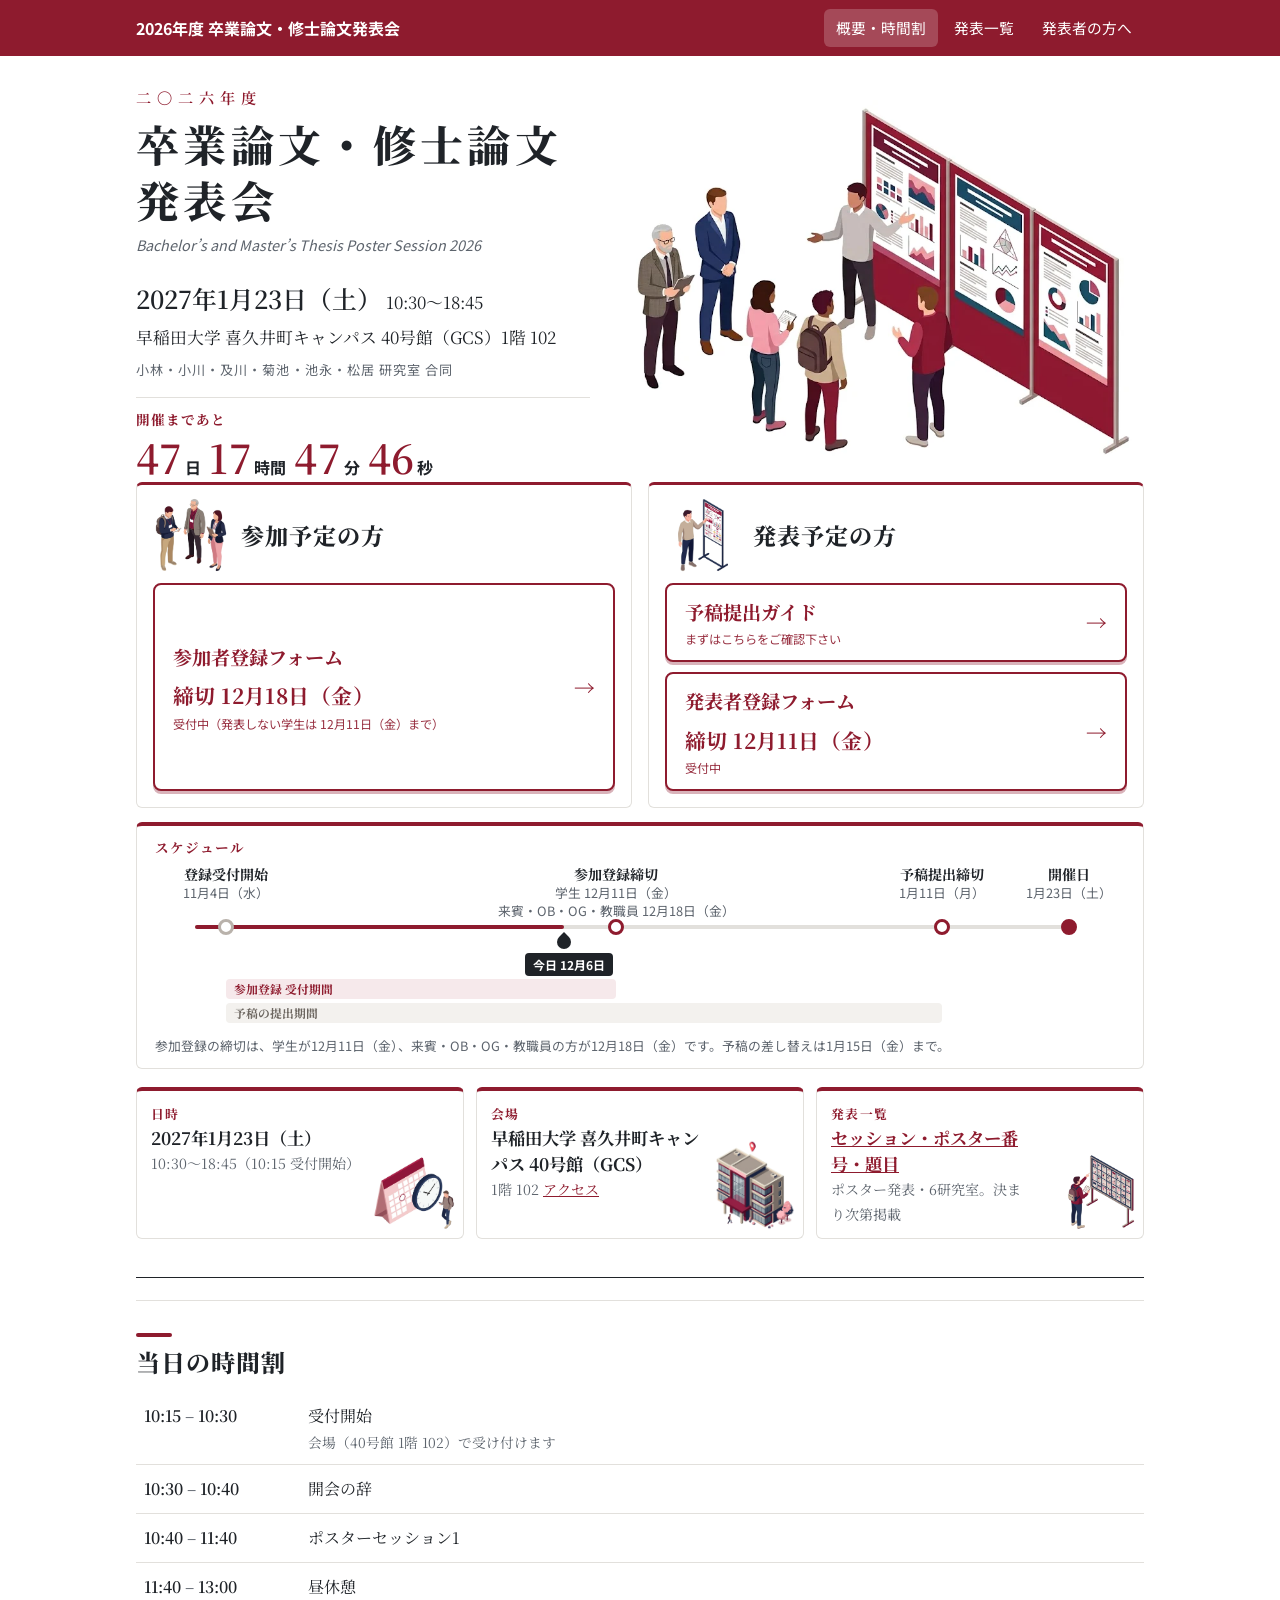
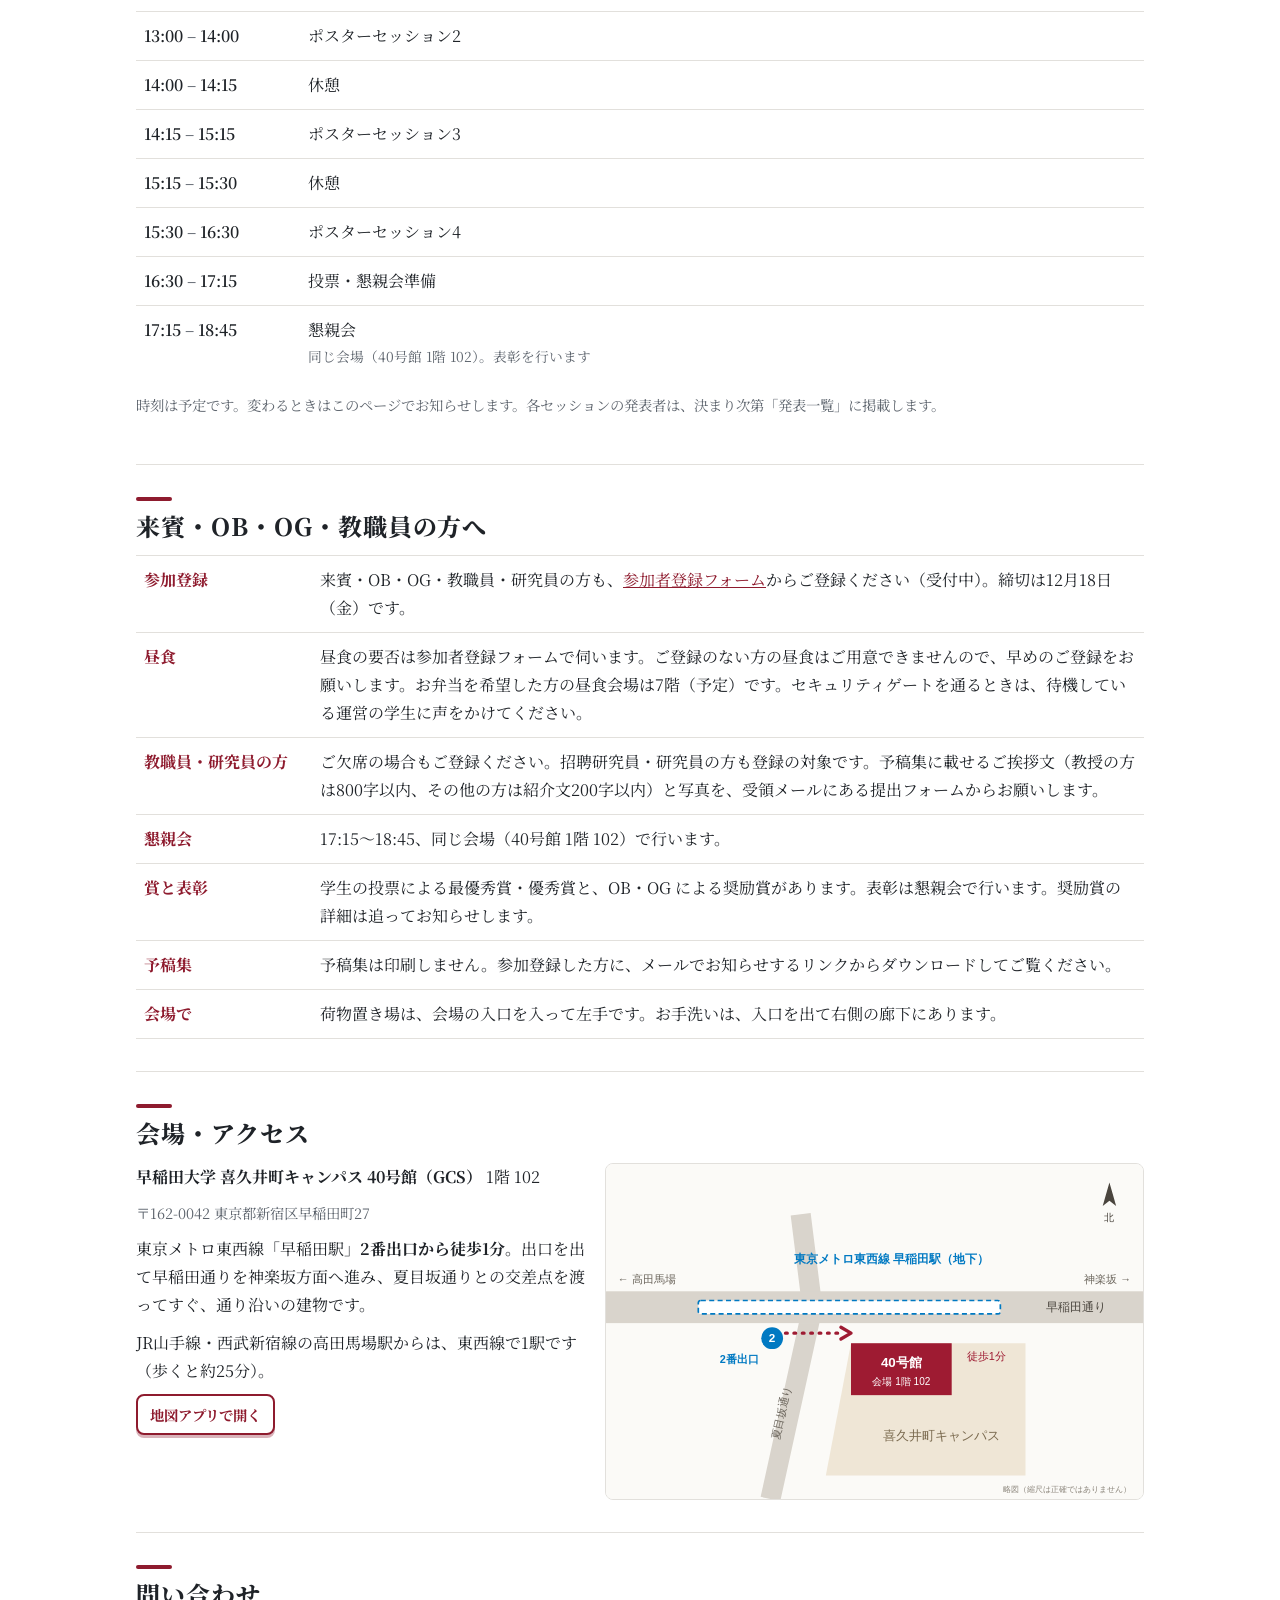
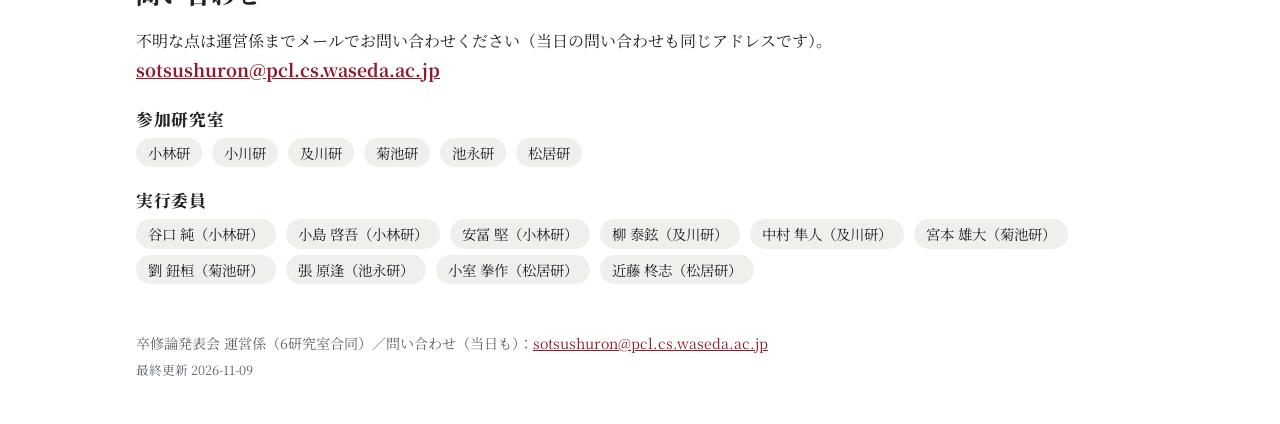
==== commit 3e792436: "アクセスに道順と略図を追加、区分の表記をOB・OGに Co-Authored-By: Claude Opus 5.5 <noreply@anthropic.com>" ====
--- a/2026/index.html
+++ b/2026/index.html
@@ -52,7 +52,7 @@
       <div class="sched-line"><span class="sched-past"></span></div>
       <ol class="sched-ms">
       <li class="ms ms-open" style="--p:3.6"><span class="ms-dot"></span><span class="ms-label"><b>登録受付開始</b><span>11月4日（水）</span></span></li>
-      <li class="ms ms-join" style="--p:48.2"><span class="ms-dot"></span><span class="ms-label"><b>参加登録締切</b><span>学生 12月11日（金）<br>来賓・OB・教職員 12月18日（金）</span></span></li>
+      <li class="ms ms-join" style="--p:48.2"><span class="ms-dot"></span><span class="ms-label"><b>参加登録締切</b><span>学生 12月11日（金）<br>来賓・OB・OG・教職員 12月18日（金）</span></span></li>
       <li class="ms ms-pres" style="--p:85.5"><span class="ms-dot"></span><span class="ms-label"><b>予稿提出締切</b><span>1月11日（月）</span></span></li>
       <li class="ms ms-event" style="--p:100.0"><span class="ms-dot"></span><span class="ms-label"><b>開催日</b><span>1月23日（土）</span></span></li>
       </ol>
@@ -62,7 +62,7 @@
         <span class="band band-pres" style="--a:3.6;--b:85.5">予稿の提出期間</span>
       </div>
     </div>
-    <p class="sched-note">参加登録の締切は、学生が12月11日（金）、来賓・OB・教職員の方が12月18日（金）です。予稿の差し替えは1月15日（金）まで。</p>
+    <p class="sched-note">参加登録の締切は、学生が12月11日（金）、来賓・OB・OG・教職員の方が12月18日（金）です。予稿の差し替えは1月15日（金）まで。</p>
   </div>
   <dl class="facts">
     <div><img class="ill" src="calendar_transparent.webp" alt=""><dt>日時</dt><dd><strong>2027年1月23日（土）</strong><span>10:30〜18:45（10:15 受付開始）</span></dd></div>
@@ -97,11 +97,11 @@
     <div>
       <p><strong>早稲田大学 喜久井町キャンパス 40号館（GCS）</strong> 1階 102</p>
       <p class="muted">〒162-0042 東京都新宿区早稲田町27</p>
-      
-      
+      <p>東京メトロ東西線「早稲田駅」<b>2番出口から徒歩1分</b>。出口を出て早稲田通りを神楽坂方面へ進み、夏目坂通りとの交差点を渡ってすぐ、通り沿いの建物です。</p>
+      <p>JR山手線・西武新宿線の高田馬場駅からは、東西線で1駅です（歩くと約25分）。</p>
       <a href="https://www.google.com/maps/search/?api=1&amp;query=%E6%97%A9%E7%A8%B2%E7%94%B0%E5%A4%A7%E5%AD%A6%20%E5%96%9C%E4%B9%85%E4%BA%95%E7%94%BA%E3%82%AD%E3%83%A3%E3%83%B3%E3%83%91%E3%82%B9%2040%E5%8F%B7%E9%A4%A8%20%E3%80%92162-0042%20%E6%9D%B1%E4%BA%AC%E9%83%BD%E6%96%B0%E5%AE%BF%E5%8C%BA%E6%97%A9%E7%A8%B2%E7%94%B0%E7%94%BA27" class="btn small ghost" target="_blank" rel="noopener">地図アプリで開く</a>
     </div>
-    
+    <img class="map" src="access_map.svg" width="640" height="400" alt="略図：東西線早稲田駅の2番出口を出て、早稲田通りを神楽坂方面へ。夏目坂通りとの交差点を渡ってすぐの40号館が会場">
   </div>
 </section>
 
@@ -116,7 +116,7 @@
 </main>
 <footer class="wrap foot">
   <p>卒修論発表会 運営係（6研究室合同）／問い合わせ（当日も）：<a href="mailto:sotsushuron@pcl.cs.waseda.ac.jp">sotsushuron@pcl.cs.waseda.ac.jp</a></p>
-  <p class="muted">最終更新 2026-11-04</p>
+  <p class="muted">最終更新 2026-11-09</p>
 </footer>
 <script src="app.js?v=202611051500"></script>
 </body>
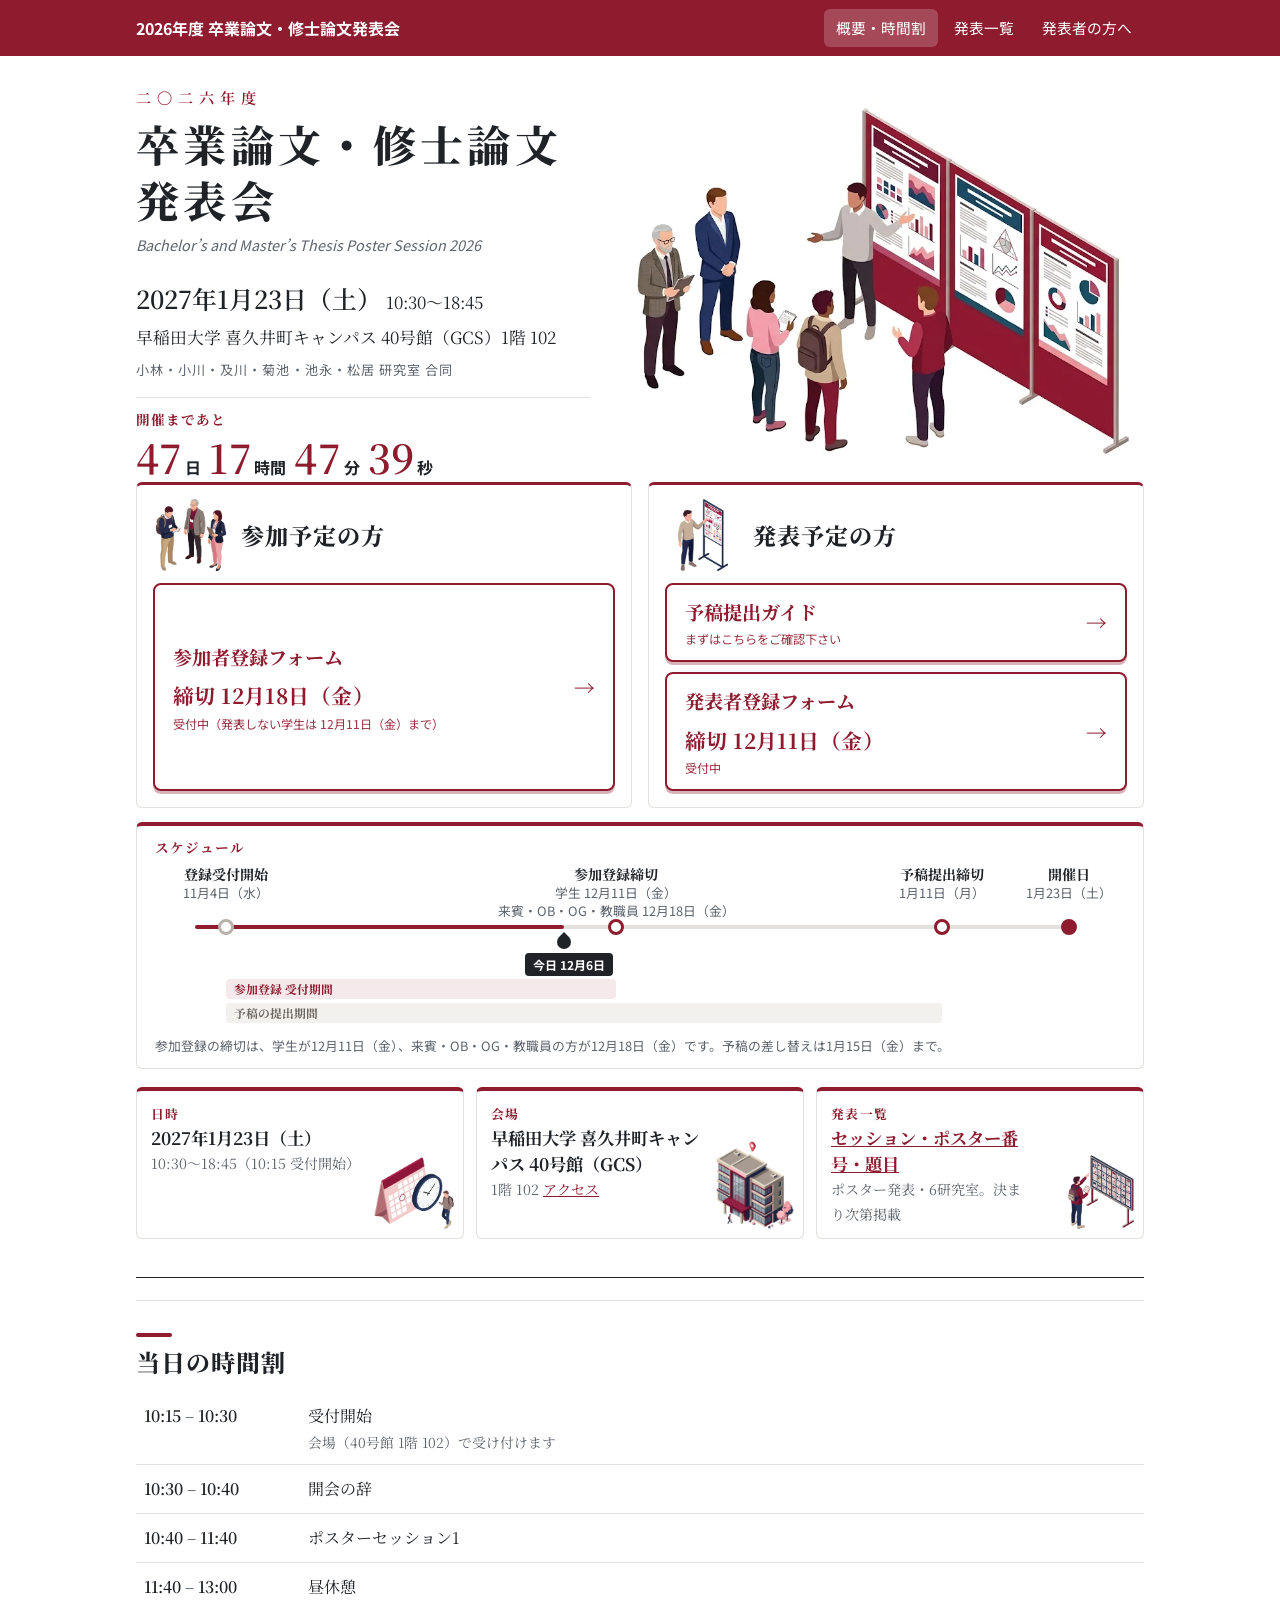
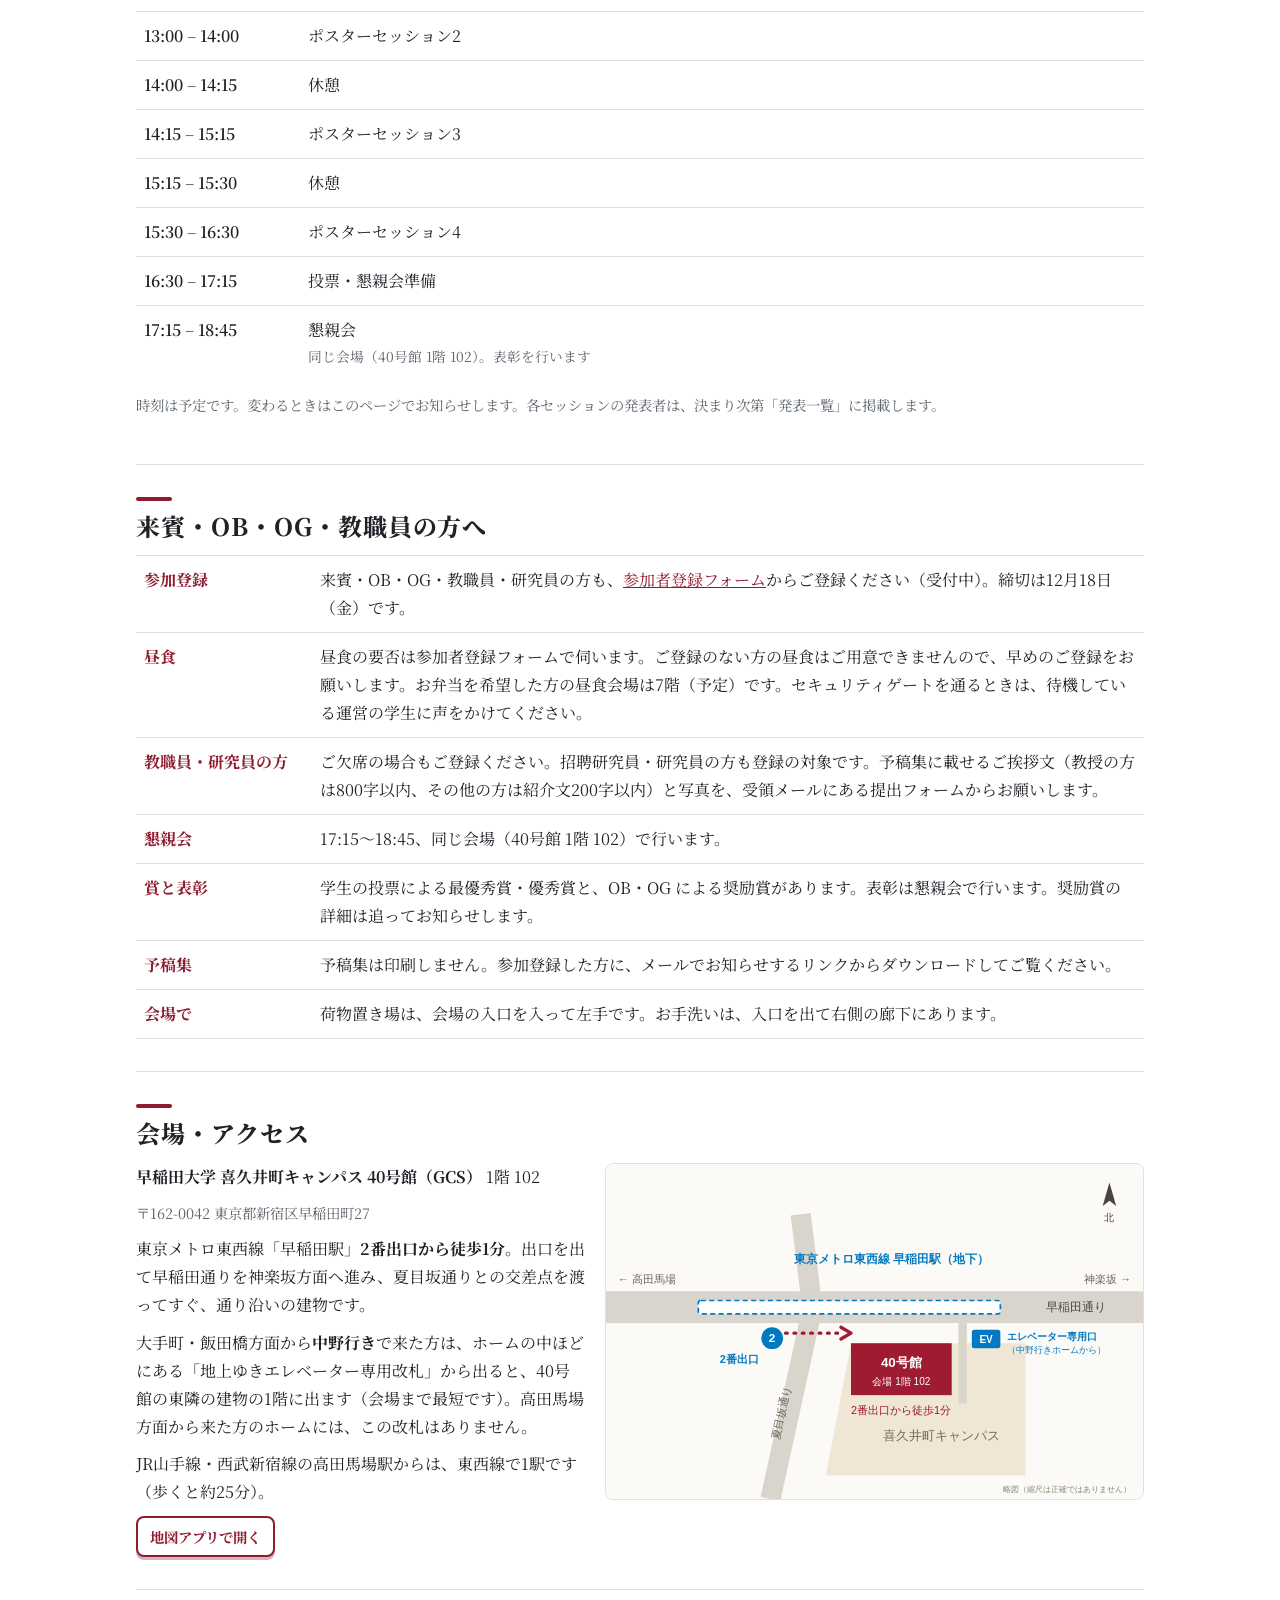
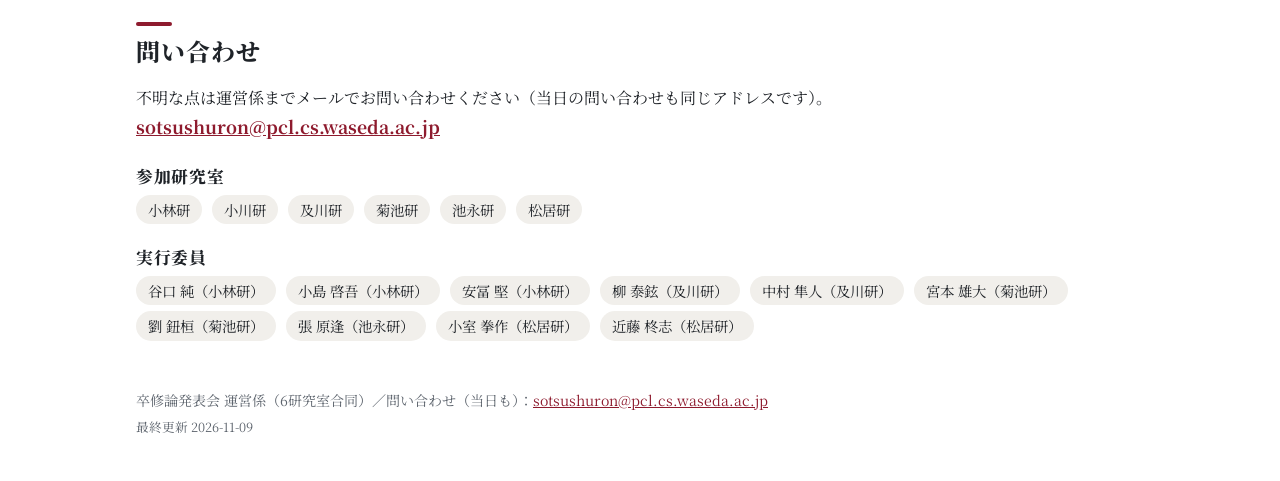
==== commit 1b162939: "アクセスにエレベーター専用口（中野行きホームから）を追加 Co-Authored-By: Claude Opus 5.5 <noreply@anthropic.com>" ====
--- a/2026/index.html
+++ b/2026/index.html
@@ -98,10 +98,11 @@
       <p><strong>早稲田大学 喜久井町キャンパス 40号館（GCS）</strong> 1階 102</p>
       <p class="muted">〒162-0042 東京都新宿区早稲田町27</p>
       <p>東京メトロ東西線「早稲田駅」<b>2番出口から徒歩1分</b>。出口を出て早稲田通りを神楽坂方面へ進み、夏目坂通りとの交差点を渡ってすぐ、通り沿いの建物です。</p>
+      <p>大手町・飯田橋方面から<b>中野行き</b>で来た方は、ホームの中ほどにある「地上ゆきエレベーター専用改札」から出ると、40号館の東隣の建物の1階に出ます（会場まで最短です）。高田馬場方面から来た方のホームには、この改札はありません。</p>
       <p>JR山手線・西武新宿線の高田馬場駅からは、東西線で1駅です（歩くと約25分）。</p>
       <a href="https://www.google.com/maps/search/?api=1&amp;query=%E6%97%A9%E7%A8%B2%E7%94%B0%E5%A4%A7%E5%AD%A6%20%E5%96%9C%E4%B9%85%E4%BA%95%E7%94%BA%E3%82%AD%E3%83%A3%E3%83%B3%E3%83%91%E3%82%B9%2040%E5%8F%B7%E9%A4%A8%20%E3%80%92162-0042%20%E6%9D%B1%E4%BA%AC%E9%83%BD%E6%96%B0%E5%AE%BF%E5%8C%BA%E6%97%A9%E7%A8%B2%E7%94%B0%E7%94%BA27" class="btn small ghost" target="_blank" rel="noopener">地図アプリで開く</a>
     </div>
-    <img class="map" src="access_map.svg" width="640" height="400" alt="略図：東西線早稲田駅の2番出口を出て、早稲田通りを神楽坂方面へ。夏目坂通りとの交差点を渡ってすぐの40号館が会場">
+    <img class="map" src="access_map.svg" width="640" height="400" alt="略図：東西線早稲田駅の2番出口を出て、早稲田通りを神楽坂方面へ。夏目坂通りとの交差点を渡ってすぐの40号館が会場。中野行きホームからのエレベーター専用口は40号館の東隣">
   </div>
 </section>
 
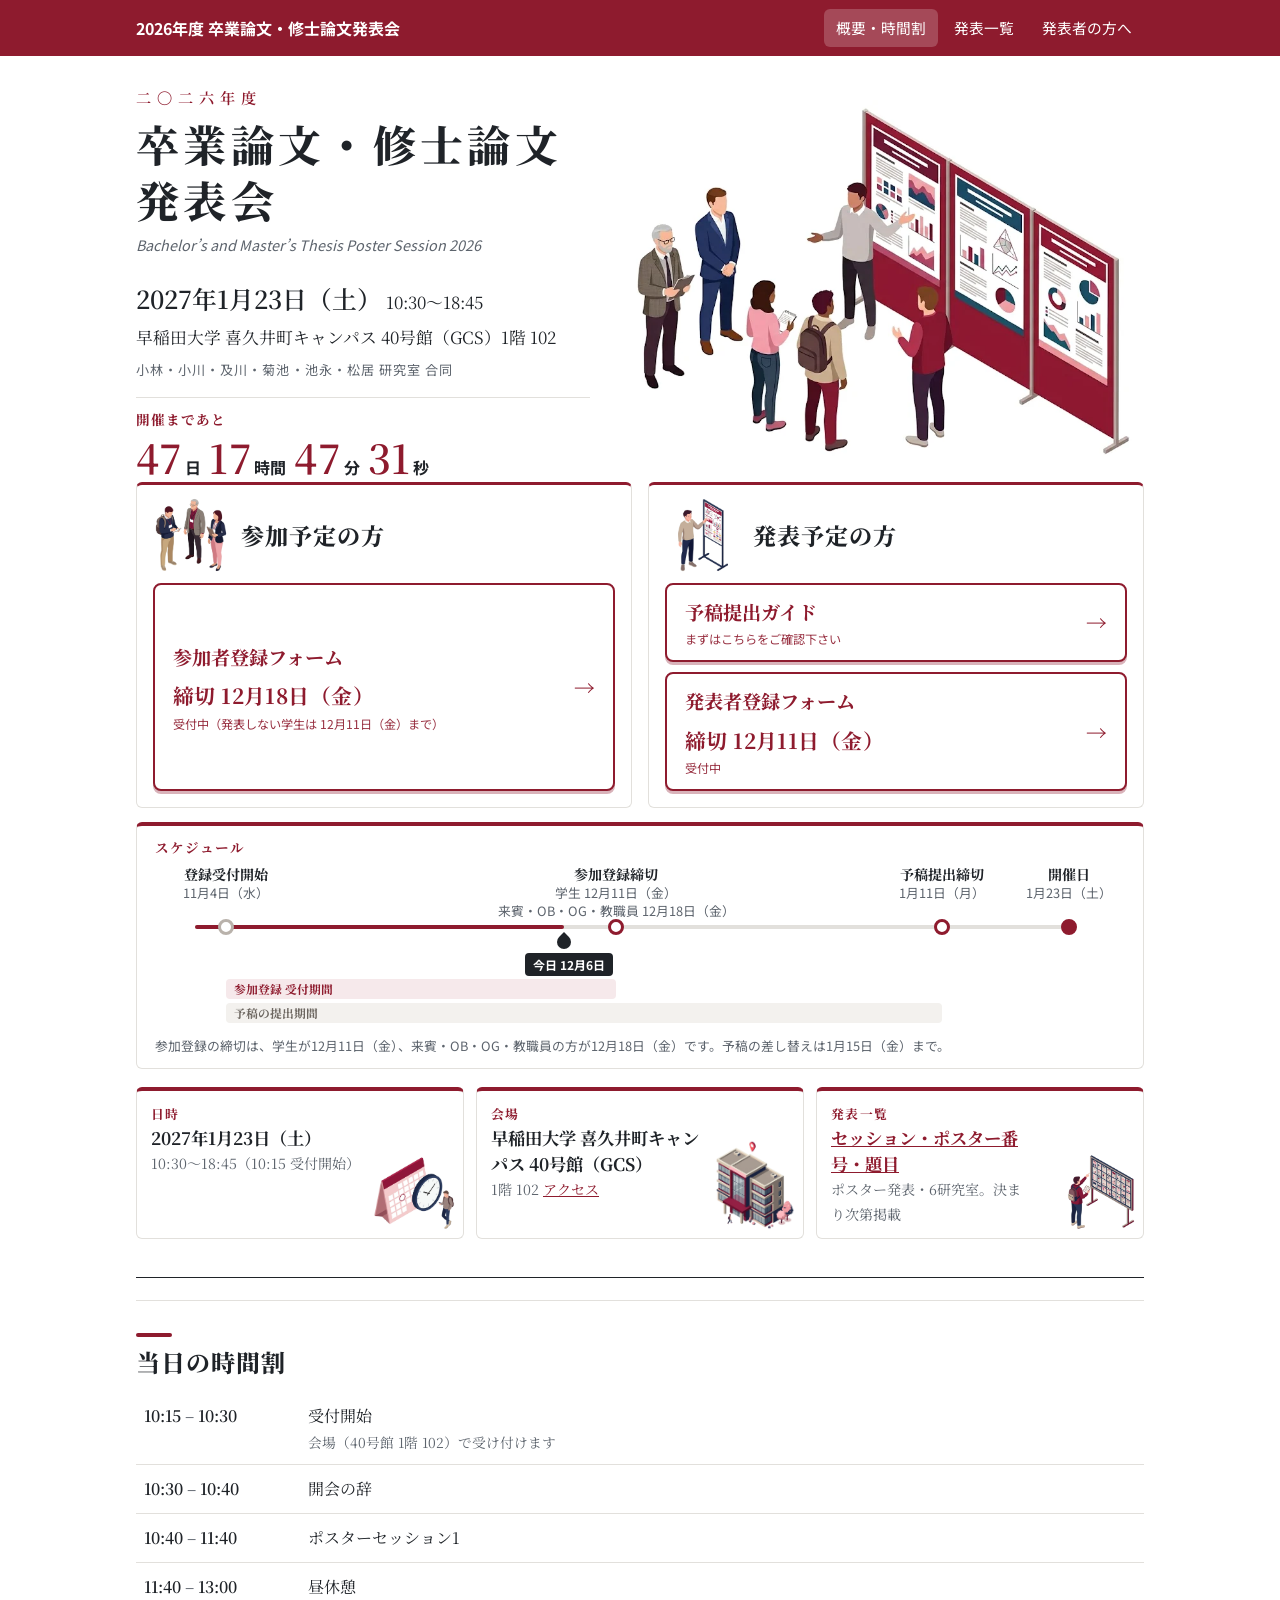
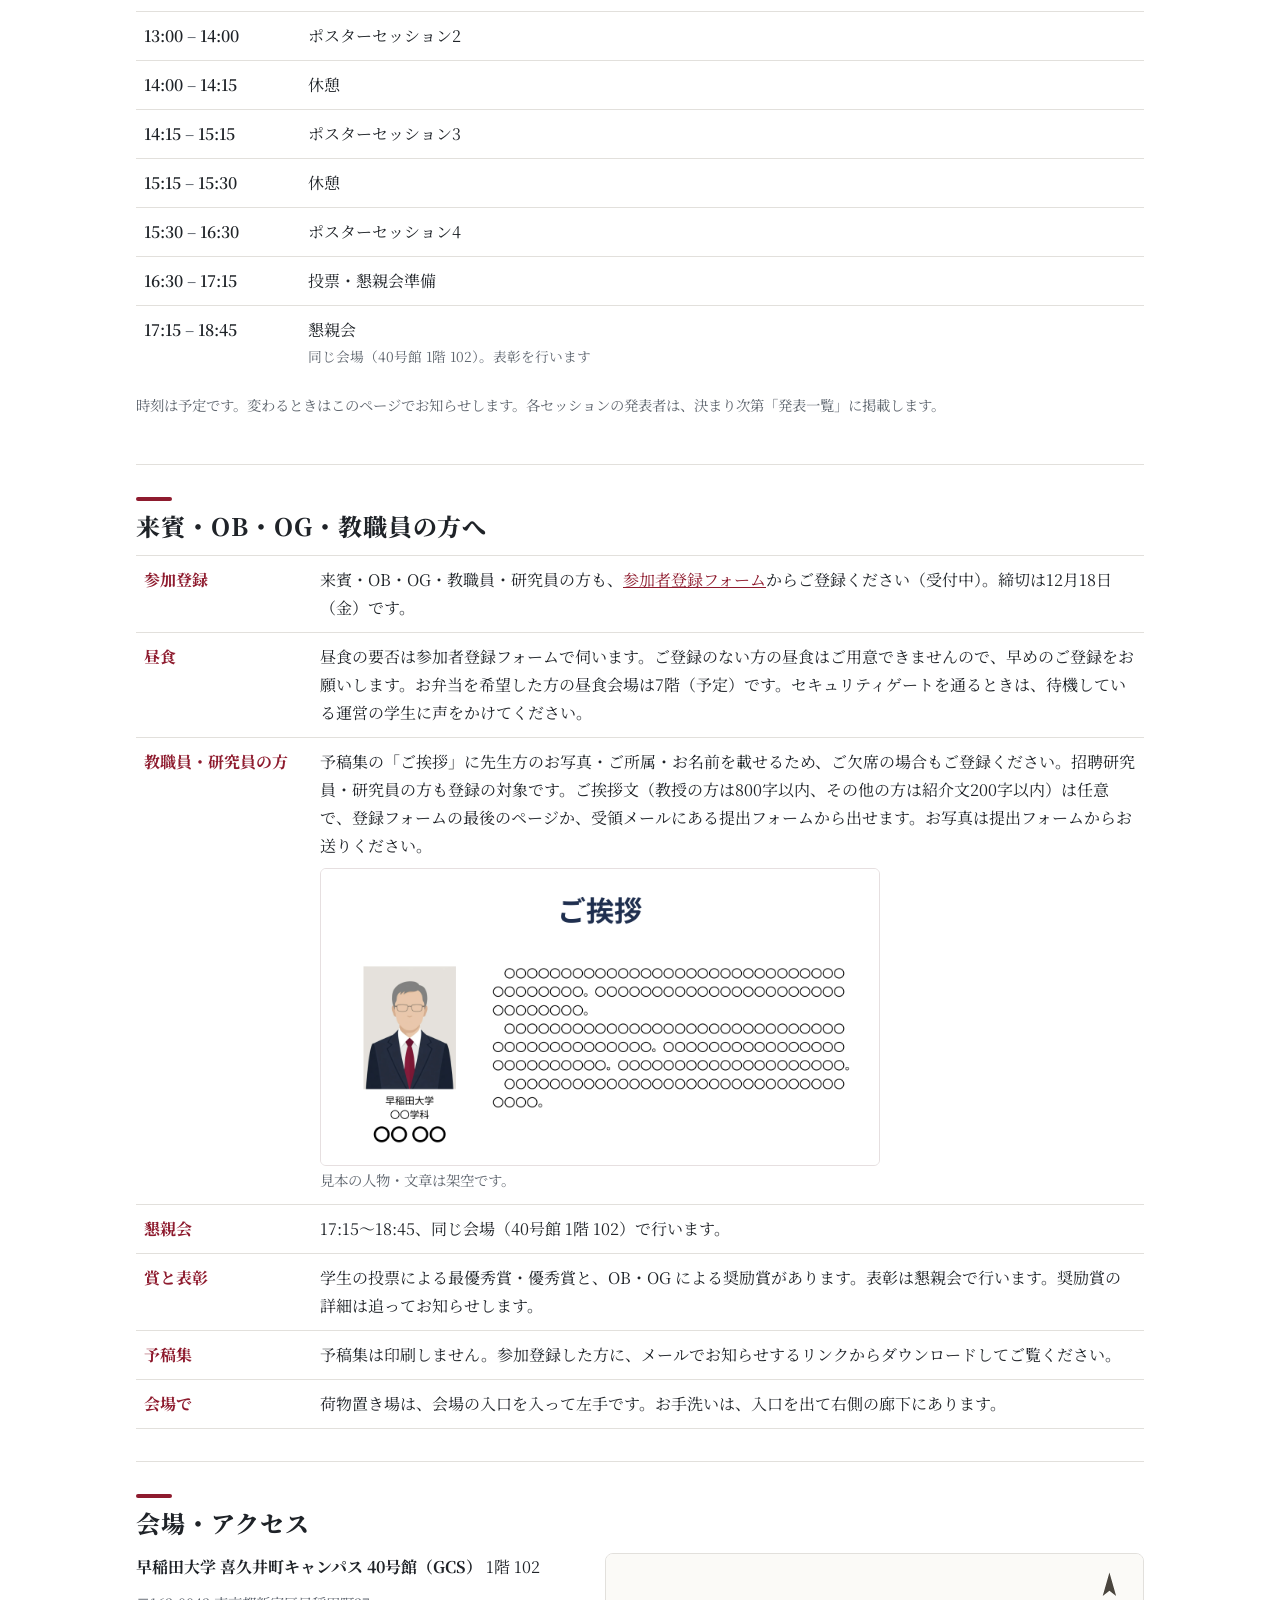
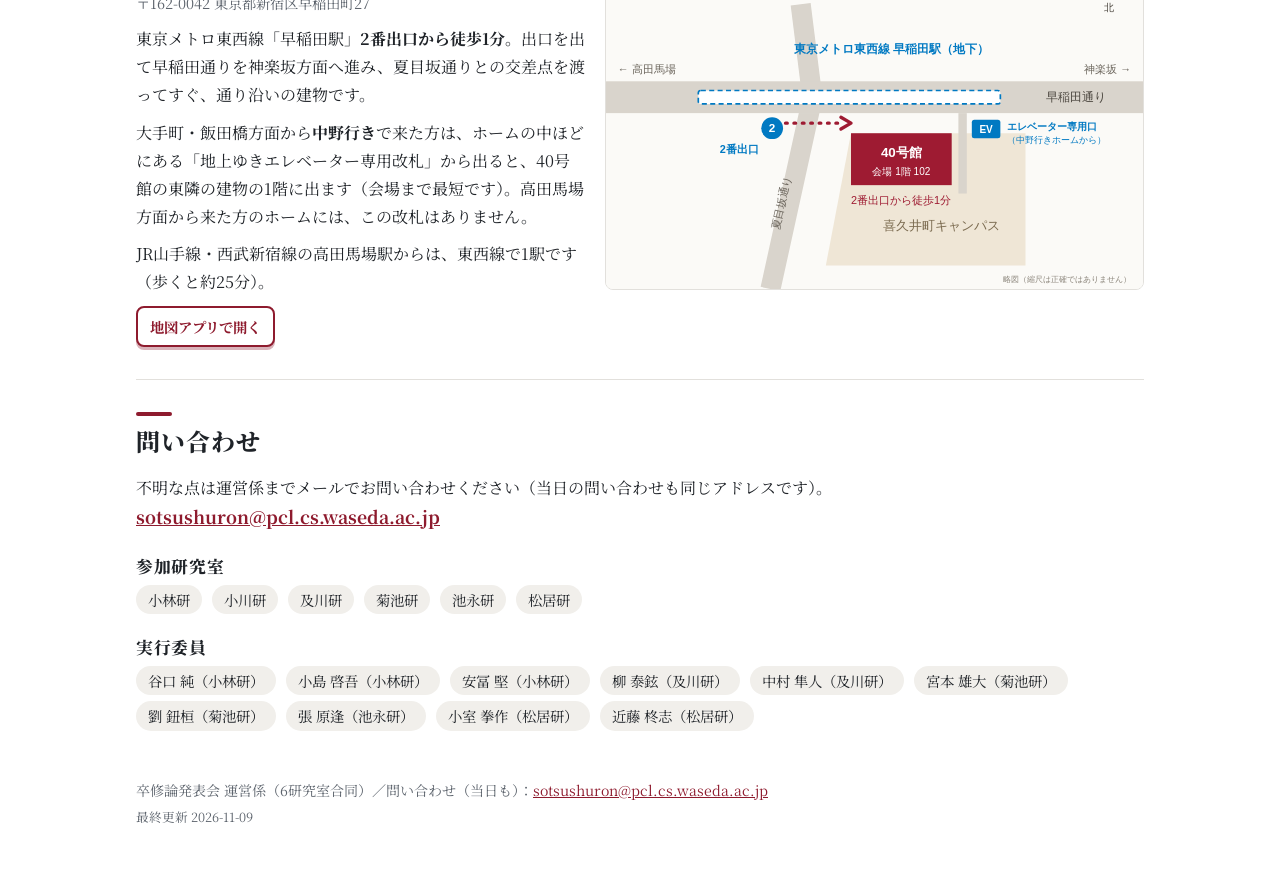
==== commit eaa8e59a: "教職員の方へ：欠席でも登録の理由と、予稿集「ご挨拶」の見本を追加 Co-Authored-By: Claude Opus 5.5 <noreply@anthropic.com>" ====
--- a/2026/index.html
+++ b/2026/index.html
@@ -83,7 +83,7 @@
   <dl class="kv">
     <dt>参加登録</dt><dd>来賓・OB・OG・教職員・研究員の方も、<a href="https://docs.google.com/forms/d/e/1FAIpQLSc8ZwVKthtfADjpt4Mk3TMJL_-n_F20B_ENEa0pPwIgdK9Agg/viewform" target="_blank" rel="noopener">参加者登録フォーム</a>からご登録ください（受付中）。締切は12月18日（金）です。</dd>
     <dt>昼食</dt><dd>昼食の要否は参加者登録フォームで伺います。ご登録のない方の昼食はご用意できませんので、早めのご登録をお願いします。お弁当を希望した方の昼食会場は7階（予定）です。セキュリティゲートを通るときは、待機している運営の学生に声をかけてください。</dd>
-    <dt>教職員・研究員の方</dt><dd>ご欠席の場合もご登録ください。招聘研究員・研究員の方も登録の対象です。予稿集に載せるご挨拶文（教授の方は800字以内、その他の方は紹介文200字以内）と写真を、受領メールにある提出フォームからお願いします。</dd>
+    <dt>教職員・研究員の方</dt><dd>予稿集の「ご挨拶」に先生方のお写真・ご所属・お名前を載せるため、ご欠席の場合もご登録ください。招聘研究員・研究員の方も登録の対象です。ご挨拶文（教授の方は800字以内、その他の方は紹介文200字以内）は任意で、登録フォームの最後のページか、受領メールにある提出フォームから出せます。お写真は提出フォームからお送りください。<br><img src="greeting_sample.png" alt="予稿集の「ご挨拶」の見本：左に顔写真とその下にご所属・お名前、右にご挨拶文が並ぶ" loading="lazy" style="display:block;width:100%;max-width:560px;height:auto;margin-top:8px;border:1px solid #e6dfe0;border-radius:6px"><span class="muted">見本の人物・文章は架空です。</span></dd>
     <dt>懇親会</dt><dd>17:15〜18:45、同じ会場（40号館 1階 102）で行います。</dd>
     <dt>賞と表彰</dt><dd>学生の投票による最優秀賞・優秀賞と、OB・OG による奨励賞があります。表彰は懇親会で行います。奨励賞の詳細は追ってお知らせします。</dd>
     <dt>予稿集</dt><dd>予稿集は印刷しません。参加登録した方に、メールでお知らせするリンクからダウンロードしてご覧ください。</dd>
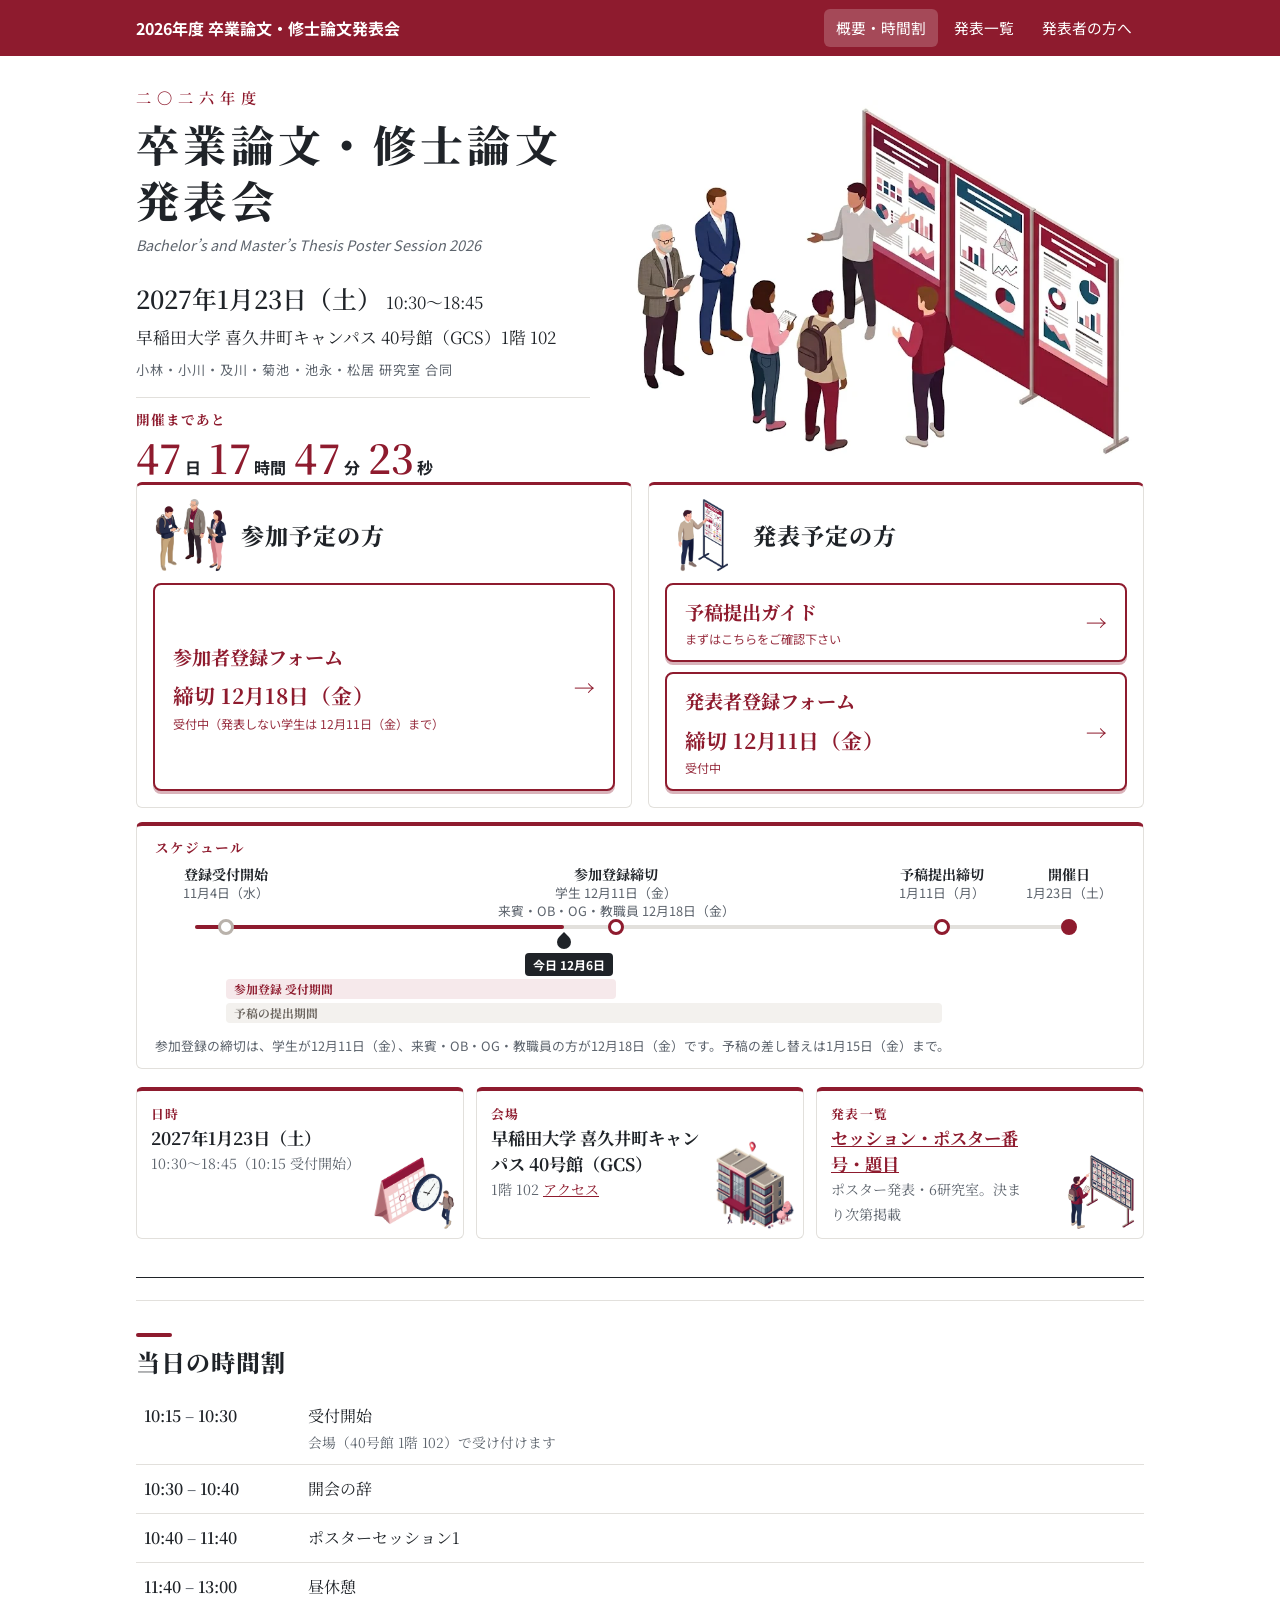
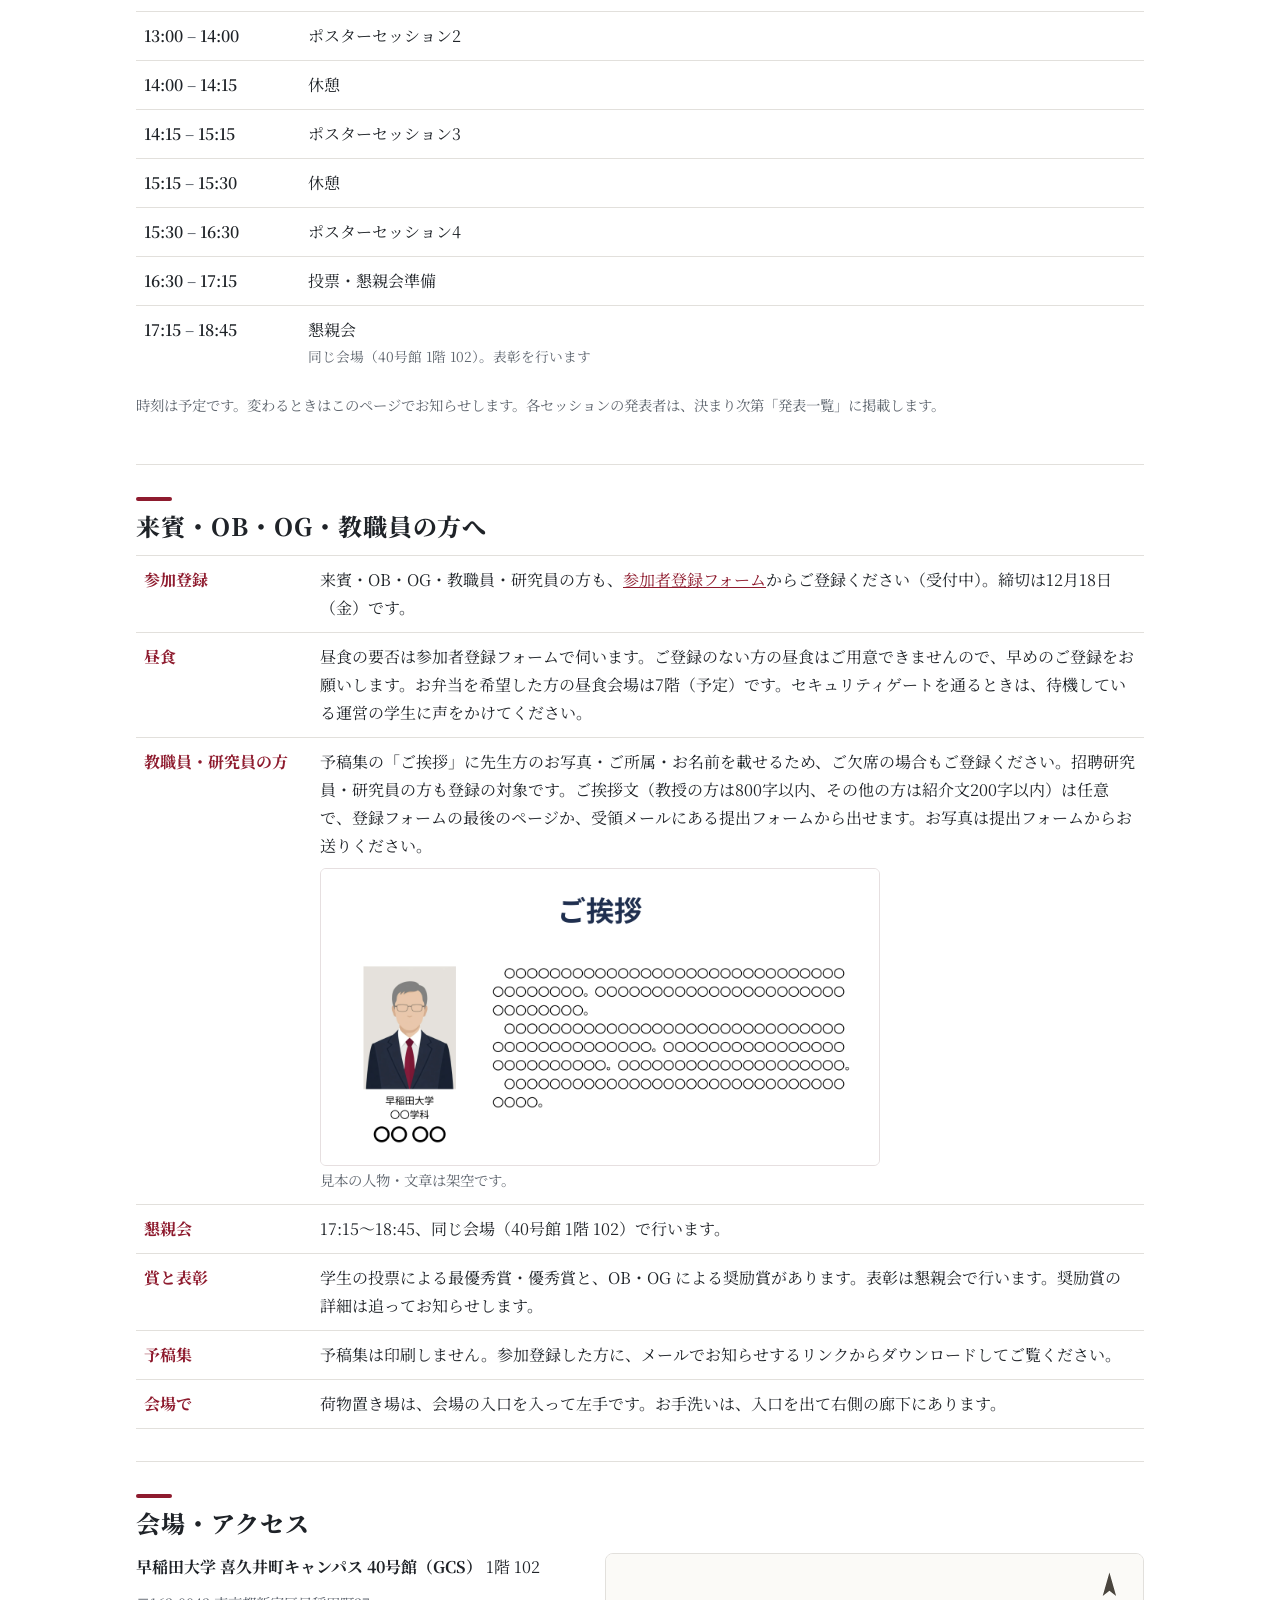
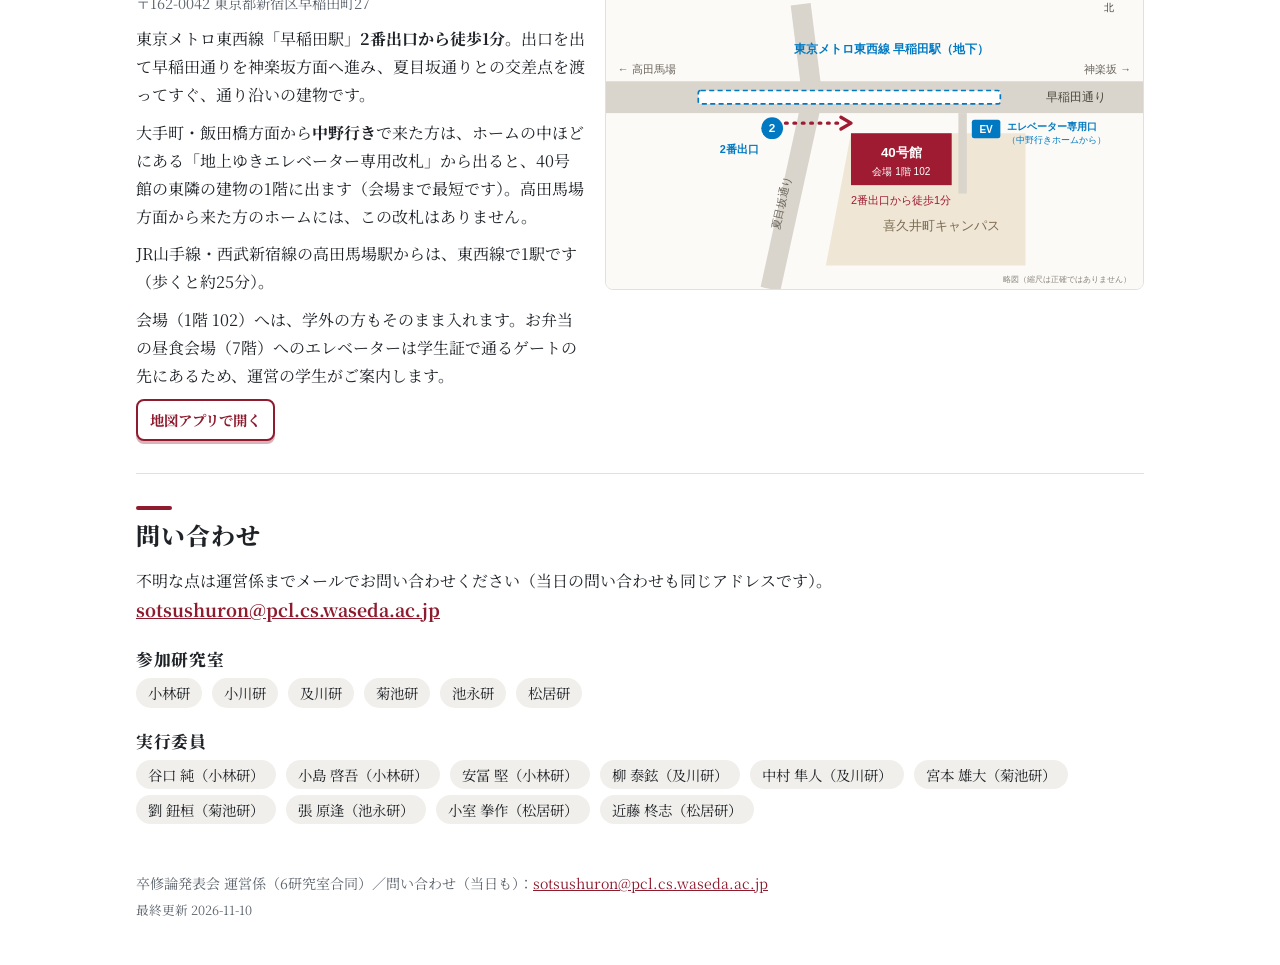
==== commit e80b4796: "予稿の締切の表記を例年通り（未提出は発表不可）に、会場1階は学外の方もそのまま入れる旨を追加 Co-Authored-By: Claude Opus 5.5 <noreply@anthropic.co" ====
--- a/2026/index.html
+++ b/2026/index.html
@@ -100,6 +100,7 @@
       <p>東京メトロ東西線「早稲田駅」<b>2番出口から徒歩1分</b>。出口を出て早稲田通りを神楽坂方面へ進み、夏目坂通りとの交差点を渡ってすぐ、通り沿いの建物です。</p>
       <p>大手町・飯田橋方面から<b>中野行き</b>で来た方は、ホームの中ほどにある「地上ゆきエレベーター専用改札」から出ると、40号館の東隣の建物の1階に出ます（会場まで最短です）。高田馬場方面から来た方のホームには、この改札はありません。</p>
       <p>JR山手線・西武新宿線の高田馬場駅からは、東西線で1駅です（歩くと約25分）。</p>
+      <p>会場（1階 102）へは、学外の方もそのまま入れます。お弁当の昼食会場（7階）へのエレベーターは学生証で通るゲートの先にあるため、運営の学生がご案内します。</p>
       <a href="https://www.google.com/maps/search/?api=1&amp;query=%E6%97%A9%E7%A8%B2%E7%94%B0%E5%A4%A7%E5%AD%A6%20%E5%96%9C%E4%B9%85%E4%BA%95%E7%94%BA%E3%82%AD%E3%83%A3%E3%83%B3%E3%83%91%E3%82%B9%2040%E5%8F%B7%E9%A4%A8%20%E3%80%92162-0042%20%E6%9D%B1%E4%BA%AC%E9%83%BD%E6%96%B0%E5%AE%BF%E5%8C%BA%E6%97%A9%E7%A8%B2%E7%94%B0%E7%94%BA27" class="btn small ghost" target="_blank" rel="noopener">地図アプリで開く</a>
     </div>
     <img class="map" src="access_map.svg" width="640" height="400" alt="略図：東西線早稲田駅の2番出口を出て、早稲田通りを神楽坂方面へ。夏目坂通りとの交差点を渡ってすぐの40号館が会場。中野行きホームからのエレベーター専用口は40号館の東隣">
@@ -117,7 +118,7 @@
 </main>
 <footer class="wrap foot">
   <p>卒修論発表会 運営係（6研究室合同）／問い合わせ（当日も）：<a href="mailto:sotsushuron@pcl.cs.waseda.ac.jp">sotsushuron@pcl.cs.waseda.ac.jp</a></p>
-  <p class="muted">最終更新 2026-11-09</p>
+  <p class="muted">最終更新 2026-11-10</p>
 </footer>
 <script src="app.js?v=202611051500"></script>
 </body>
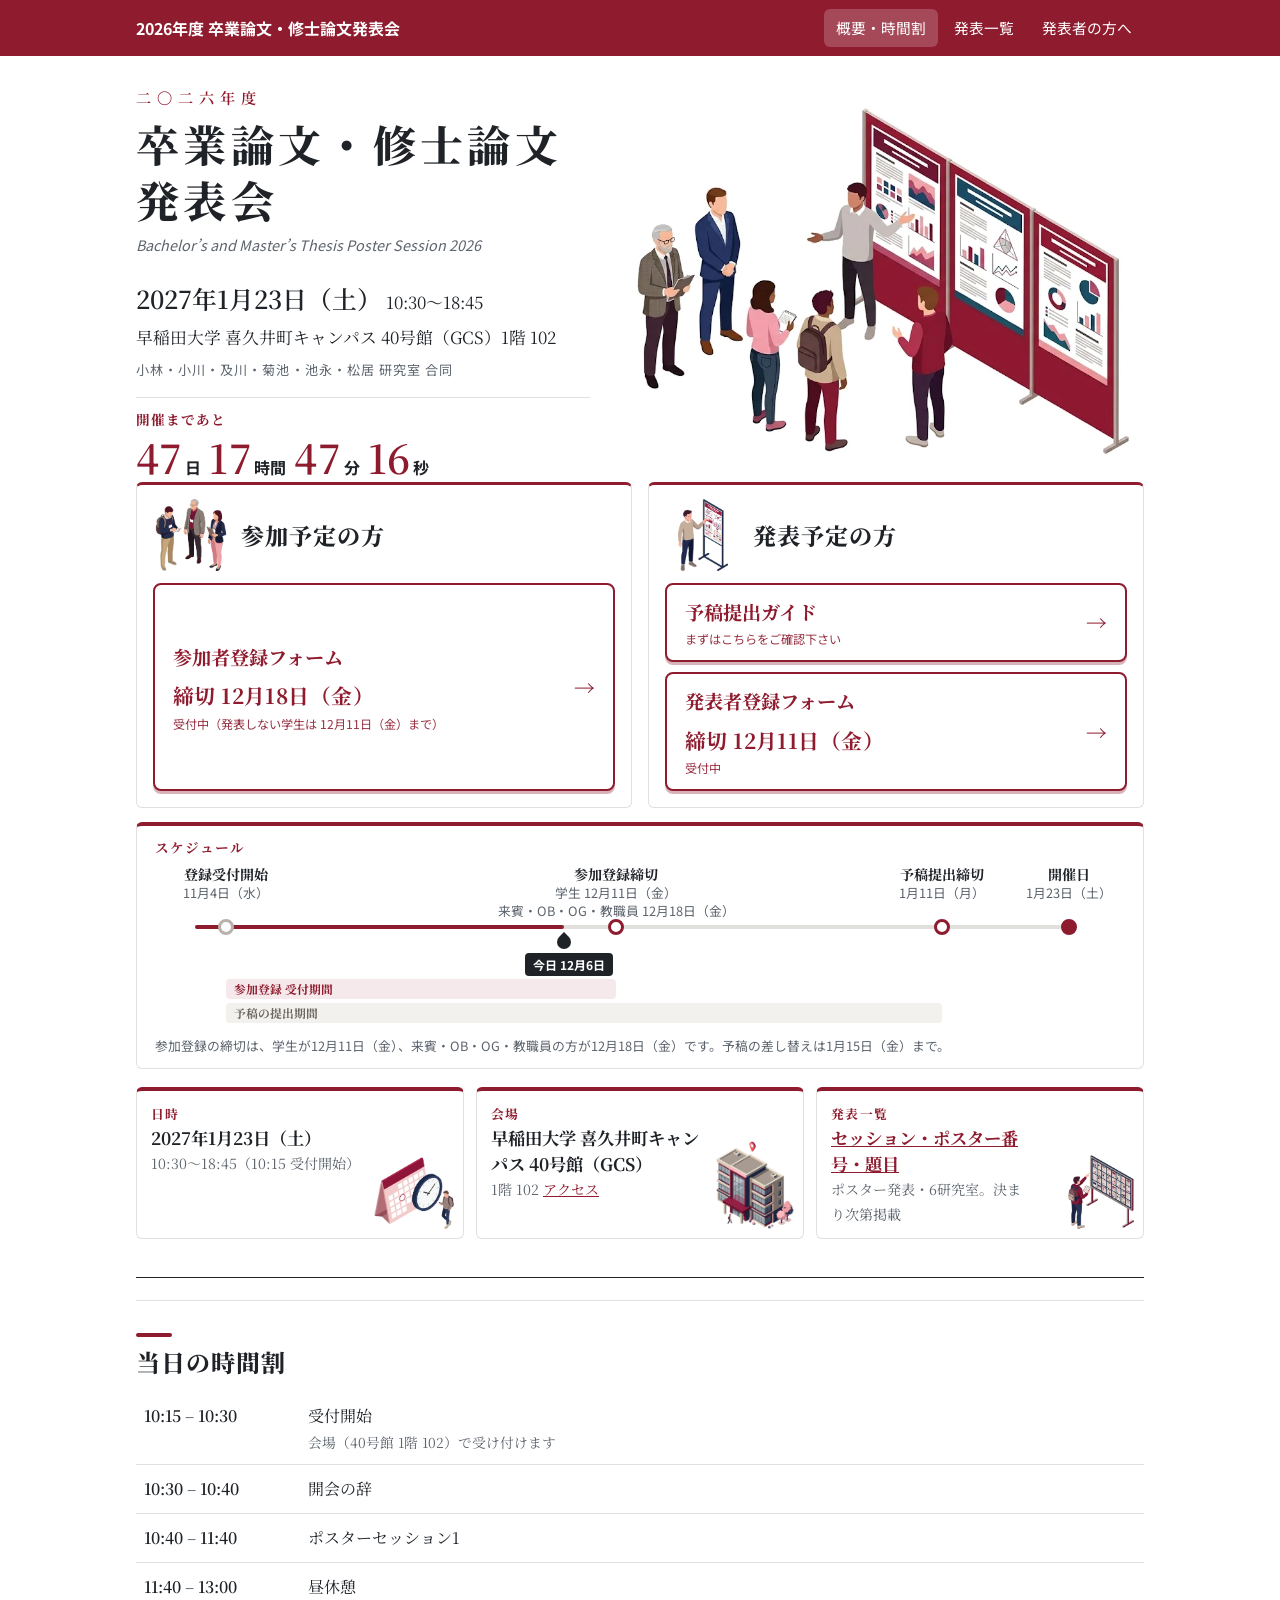
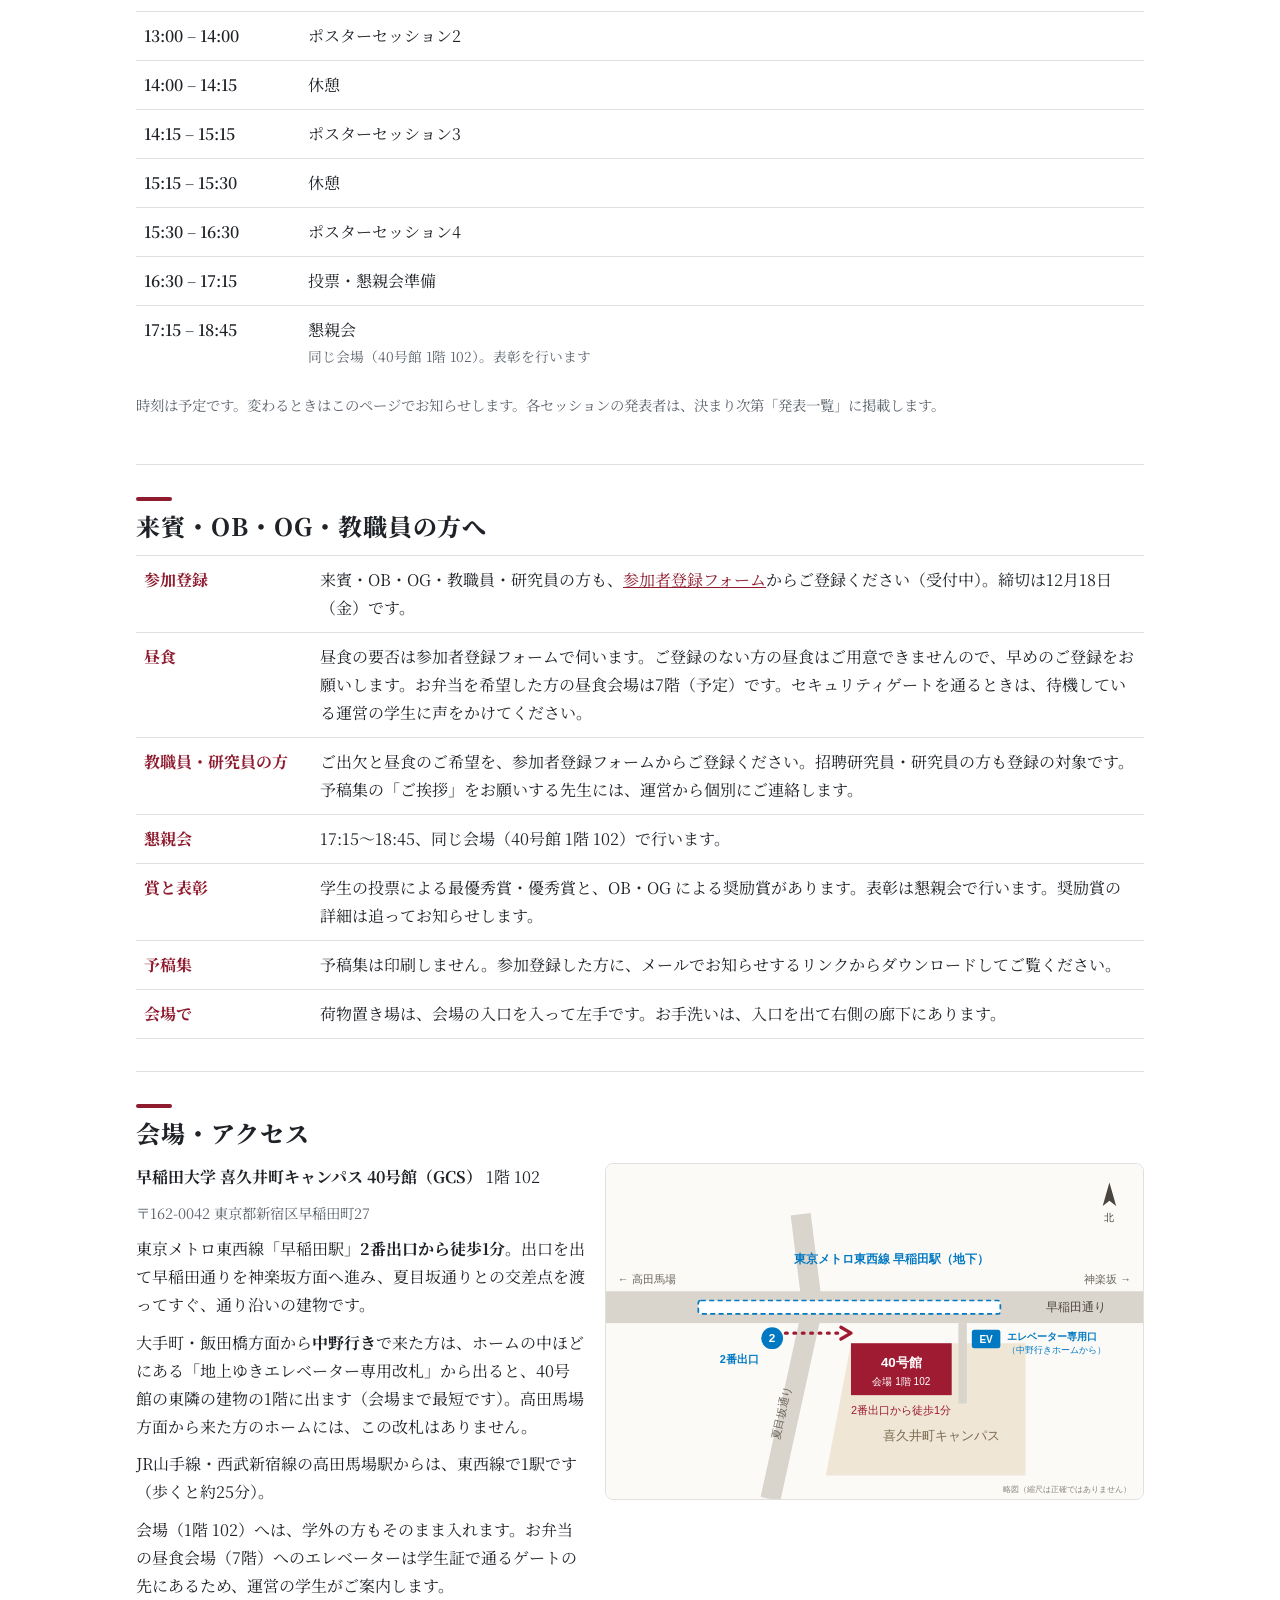
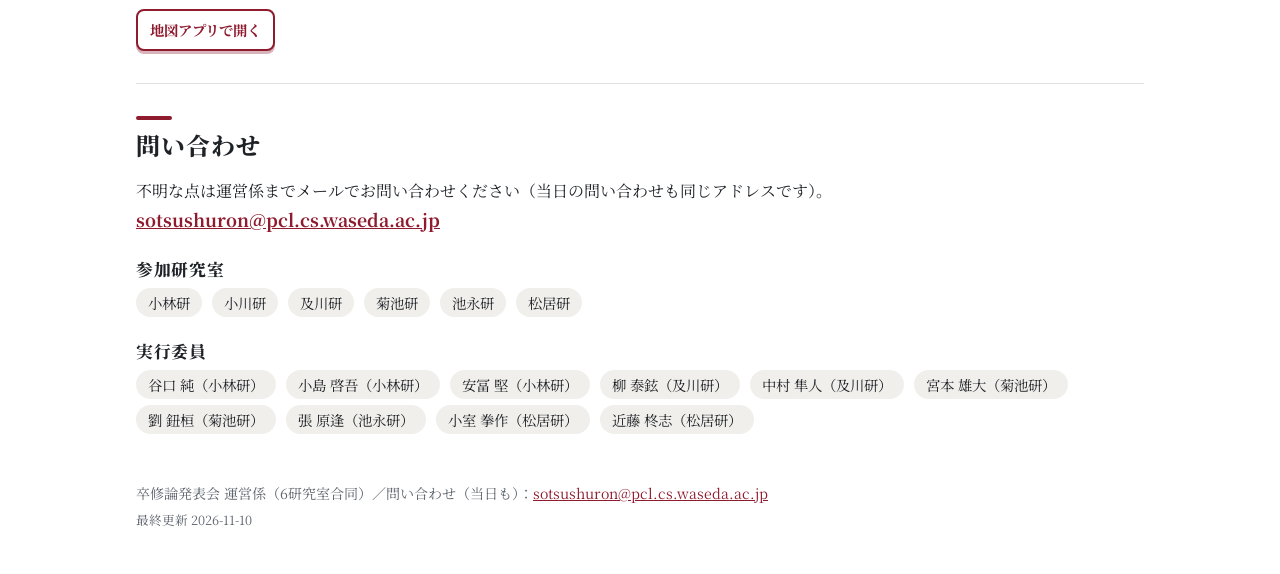
==== commit dcb63e91: "教職員の方へ：ご挨拶は運営から個別に依頼する形に（フォームでは集めない） Co-Authored-By: Claude Opus 5.5 <noreply@anthropic.com>" ====
--- a/2026/index.html
+++ b/2026/index.html
@@ -83,7 +83,7 @@
   <dl class="kv">
     <dt>参加登録</dt><dd>来賓・OB・OG・教職員・研究員の方も、<a href="https://docs.google.com/forms/d/e/1FAIpQLSc8ZwVKthtfADjpt4Mk3TMJL_-n_F20B_ENEa0pPwIgdK9Agg/viewform" target="_blank" rel="noopener">参加者登録フォーム</a>からご登録ください（受付中）。締切は12月18日（金）です。</dd>
     <dt>昼食</dt><dd>昼食の要否は参加者登録フォームで伺います。ご登録のない方の昼食はご用意できませんので、早めのご登録をお願いします。お弁当を希望した方の昼食会場は7階（予定）です。セキュリティゲートを通るときは、待機している運営の学生に声をかけてください。</dd>
-    <dt>教職員・研究員の方</dt><dd>予稿集の「ご挨拶」に先生方のお写真・ご所属・お名前を載せるため、ご欠席の場合もご登録ください。招聘研究員・研究員の方も登録の対象です。ご挨拶文（教授の方は800字以内、その他の方は紹介文200字以内）は任意で、登録フォームの最後のページか、受領メールにある提出フォームから出せます。お写真は提出フォームからお送りください。<br><img src="greeting_sample.png" alt="予稿集の「ご挨拶」の見本：左に顔写真とその下にご所属・お名前、右にご挨拶文が並ぶ" loading="lazy" style="display:block;width:100%;max-width:560px;height:auto;margin-top:8px;border:1px solid #e6dfe0;border-radius:6px"><span class="muted">見本の人物・文章は架空です。</span></dd>
+    <dt>教職員・研究員の方</dt><dd>ご出欠と昼食のご希望を、参加者登録フォームからご登録ください。招聘研究員・研究員の方も登録の対象です。予稿集の「ご挨拶」をお願いする先生には、運営から個別にご連絡します。</dd>
     <dt>懇親会</dt><dd>17:15〜18:45、同じ会場（40号館 1階 102）で行います。</dd>
     <dt>賞と表彰</dt><dd>学生の投票による最優秀賞・優秀賞と、OB・OG による奨励賞があります。表彰は懇親会で行います。奨励賞の詳細は追ってお知らせします。</dd>
     <dt>予稿集</dt><dd>予稿集は印刷しません。参加登録した方に、メールでお知らせするリンクからダウンロードしてご覧ください。</dd>
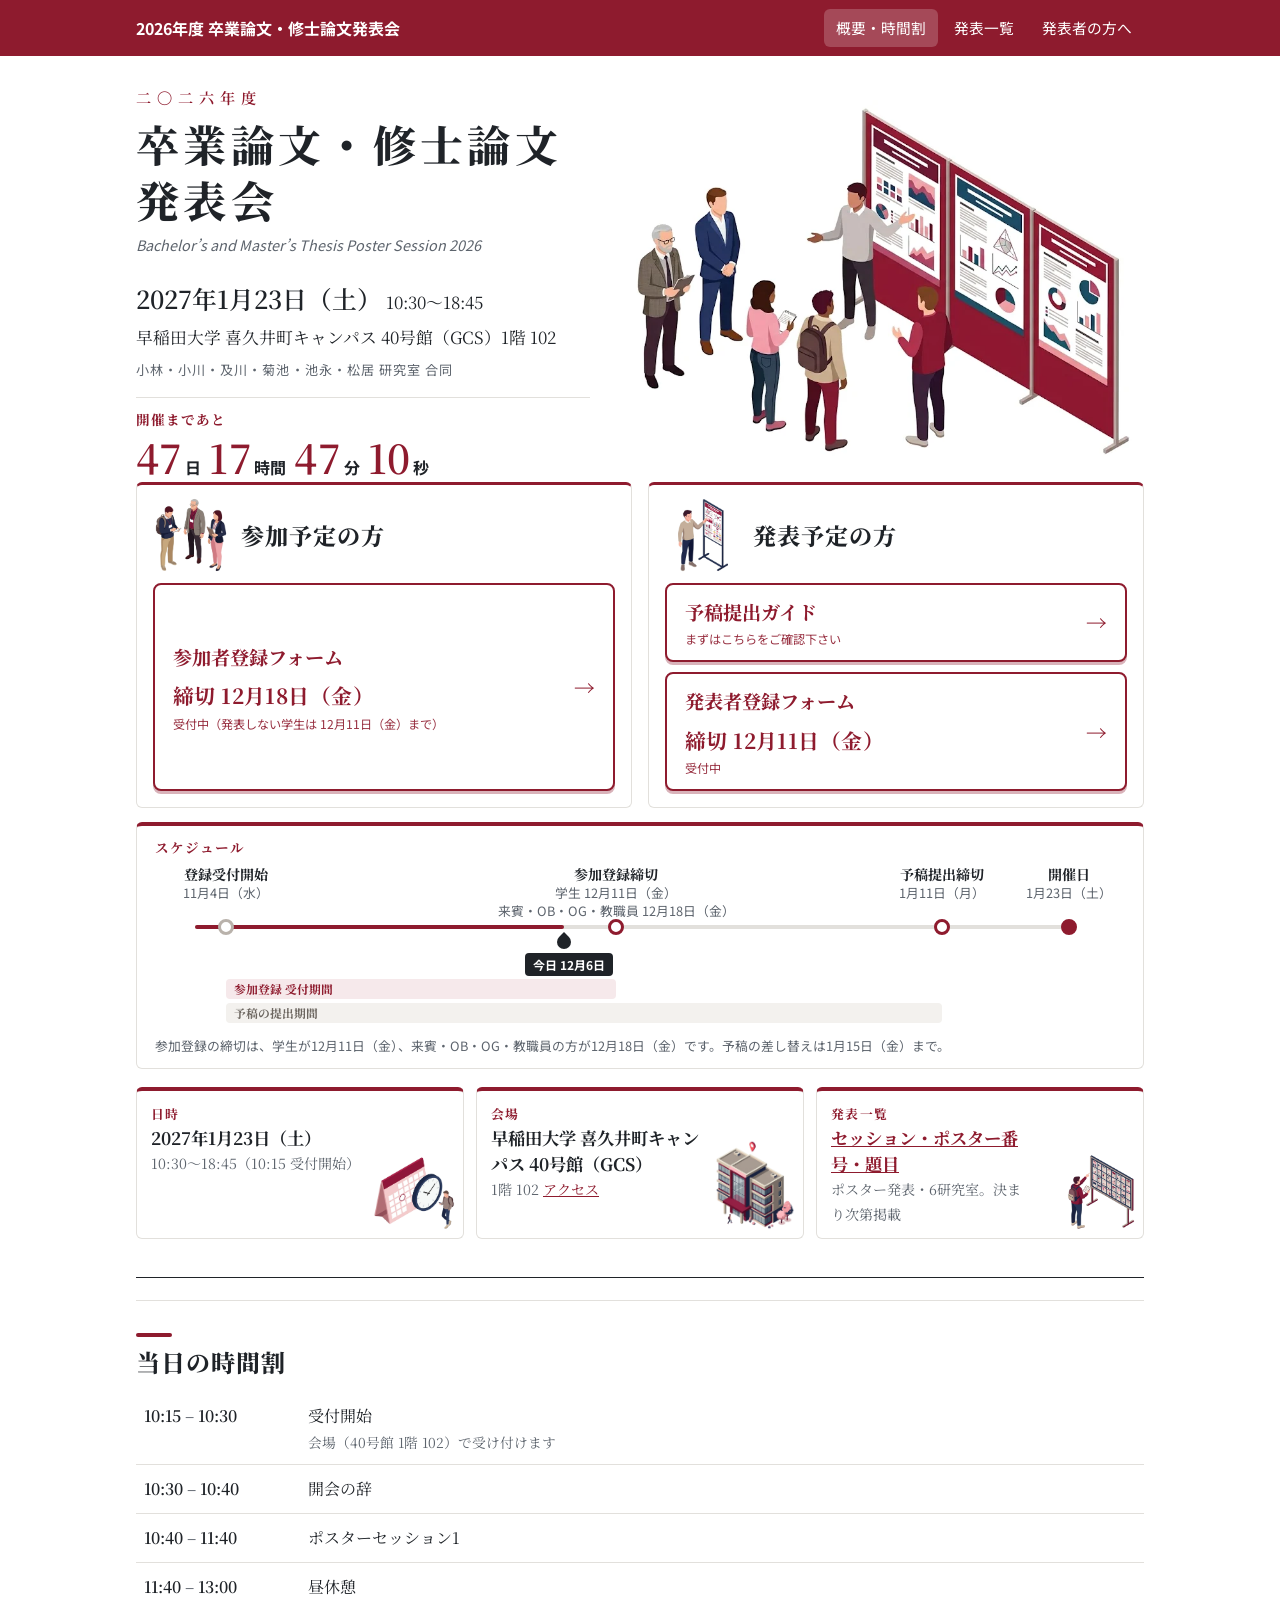
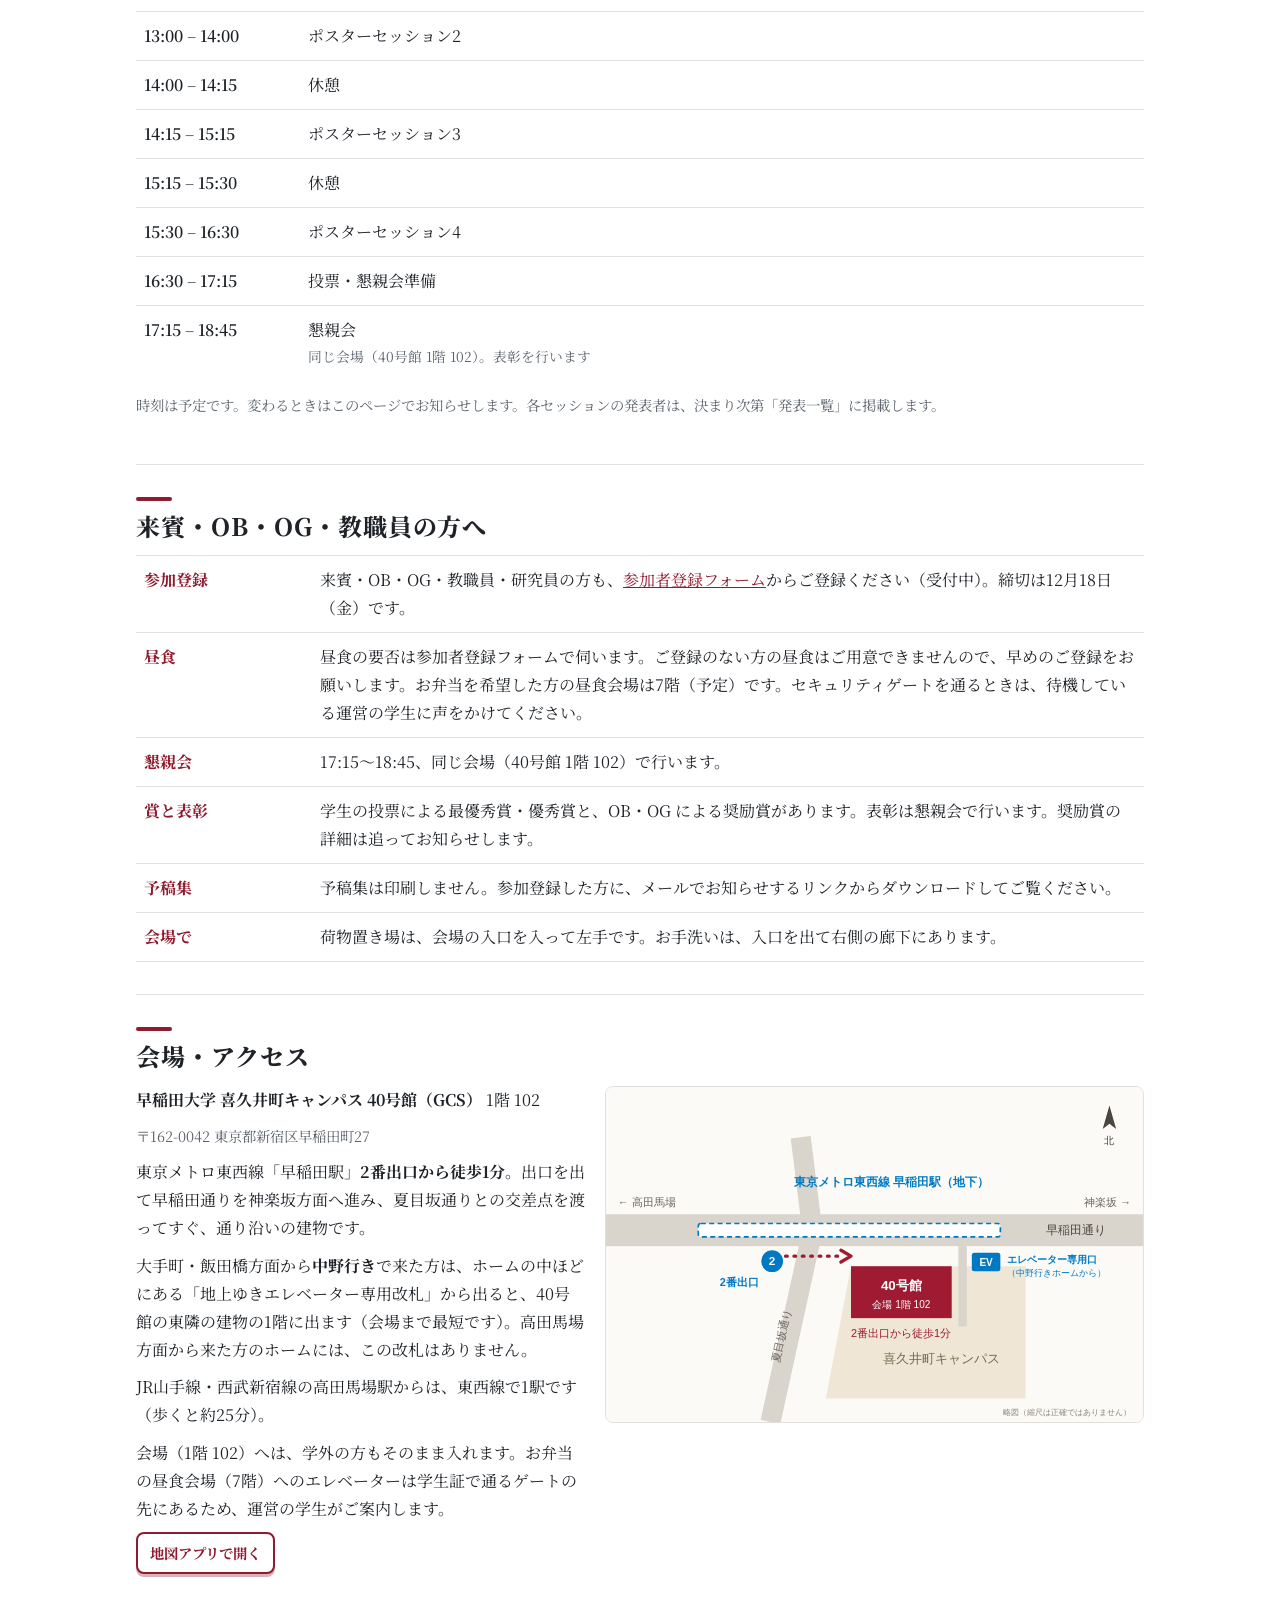
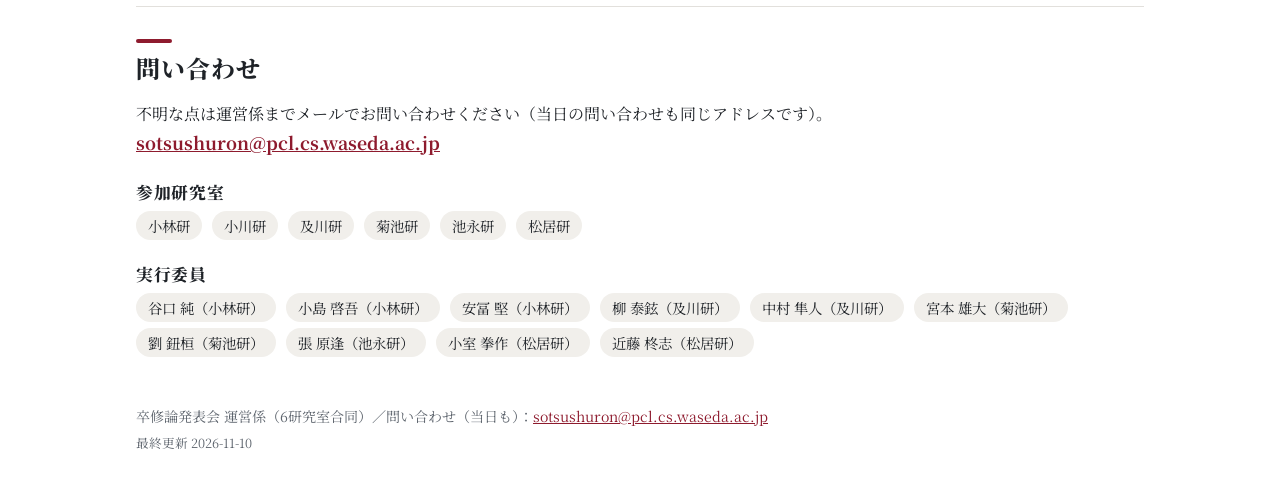
==== commit 1ea673e5: "教職員・研究員の方の項目を削除（参加登録の項目で足りるため） Co-Authored-By: Claude Opus 5.5 <noreply@anthropic.com>" ====
--- a/2026/index.html
+++ b/2026/index.html
@@ -83,7 +83,6 @@
   <dl class="kv">
     <dt>参加登録</dt><dd>来賓・OB・OG・教職員・研究員の方も、<a href="https://docs.google.com/forms/d/e/1FAIpQLSc8ZwVKthtfADjpt4Mk3TMJL_-n_F20B_ENEa0pPwIgdK9Agg/viewform" target="_blank" rel="noopener">参加者登録フォーム</a>からご登録ください（受付中）。締切は12月18日（金）です。</dd>
     <dt>昼食</dt><dd>昼食の要否は参加者登録フォームで伺います。ご登録のない方の昼食はご用意できませんので、早めのご登録をお願いします。お弁当を希望した方の昼食会場は7階（予定）です。セキュリティゲートを通るときは、待機している運営の学生に声をかけてください。</dd>
-    <dt>教職員・研究員の方</dt><dd>ご出欠と昼食のご希望を、参加者登録フォームからご登録ください。招聘研究員・研究員の方も登録の対象です。予稿集の「ご挨拶」をお願いする先生には、運営から個別にご連絡します。</dd>
     <dt>懇親会</dt><dd>17:15〜18:45、同じ会場（40号館 1階 102）で行います。</dd>
     <dt>賞と表彰</dt><dd>学生の投票による最優秀賞・優秀賞と、OB・OG による奨励賞があります。表彰は懇親会で行います。奨励賞の詳細は追ってお知らせします。</dd>
     <dt>予稿集</dt><dd>予稿集は印刷しません。参加登録した方に、メールでお知らせするリンクからダウンロードしてご覧ください。</dd>
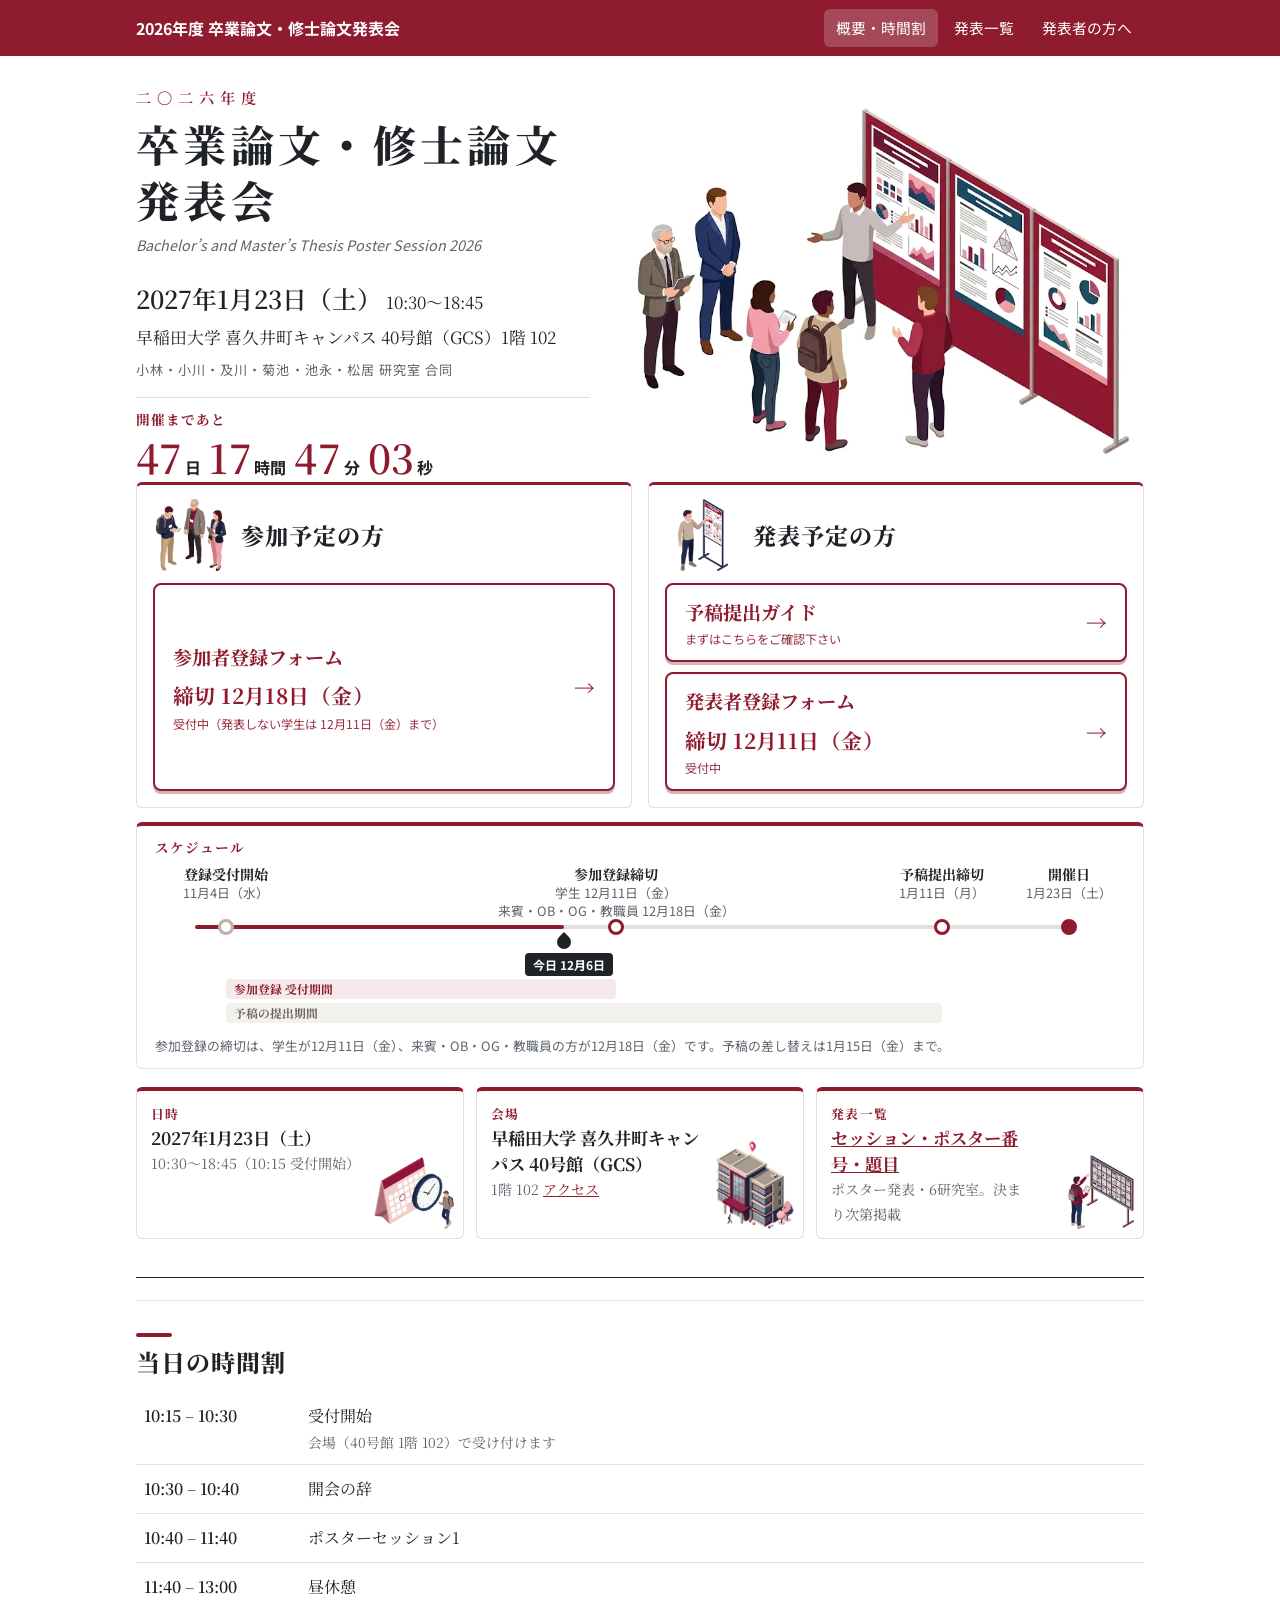
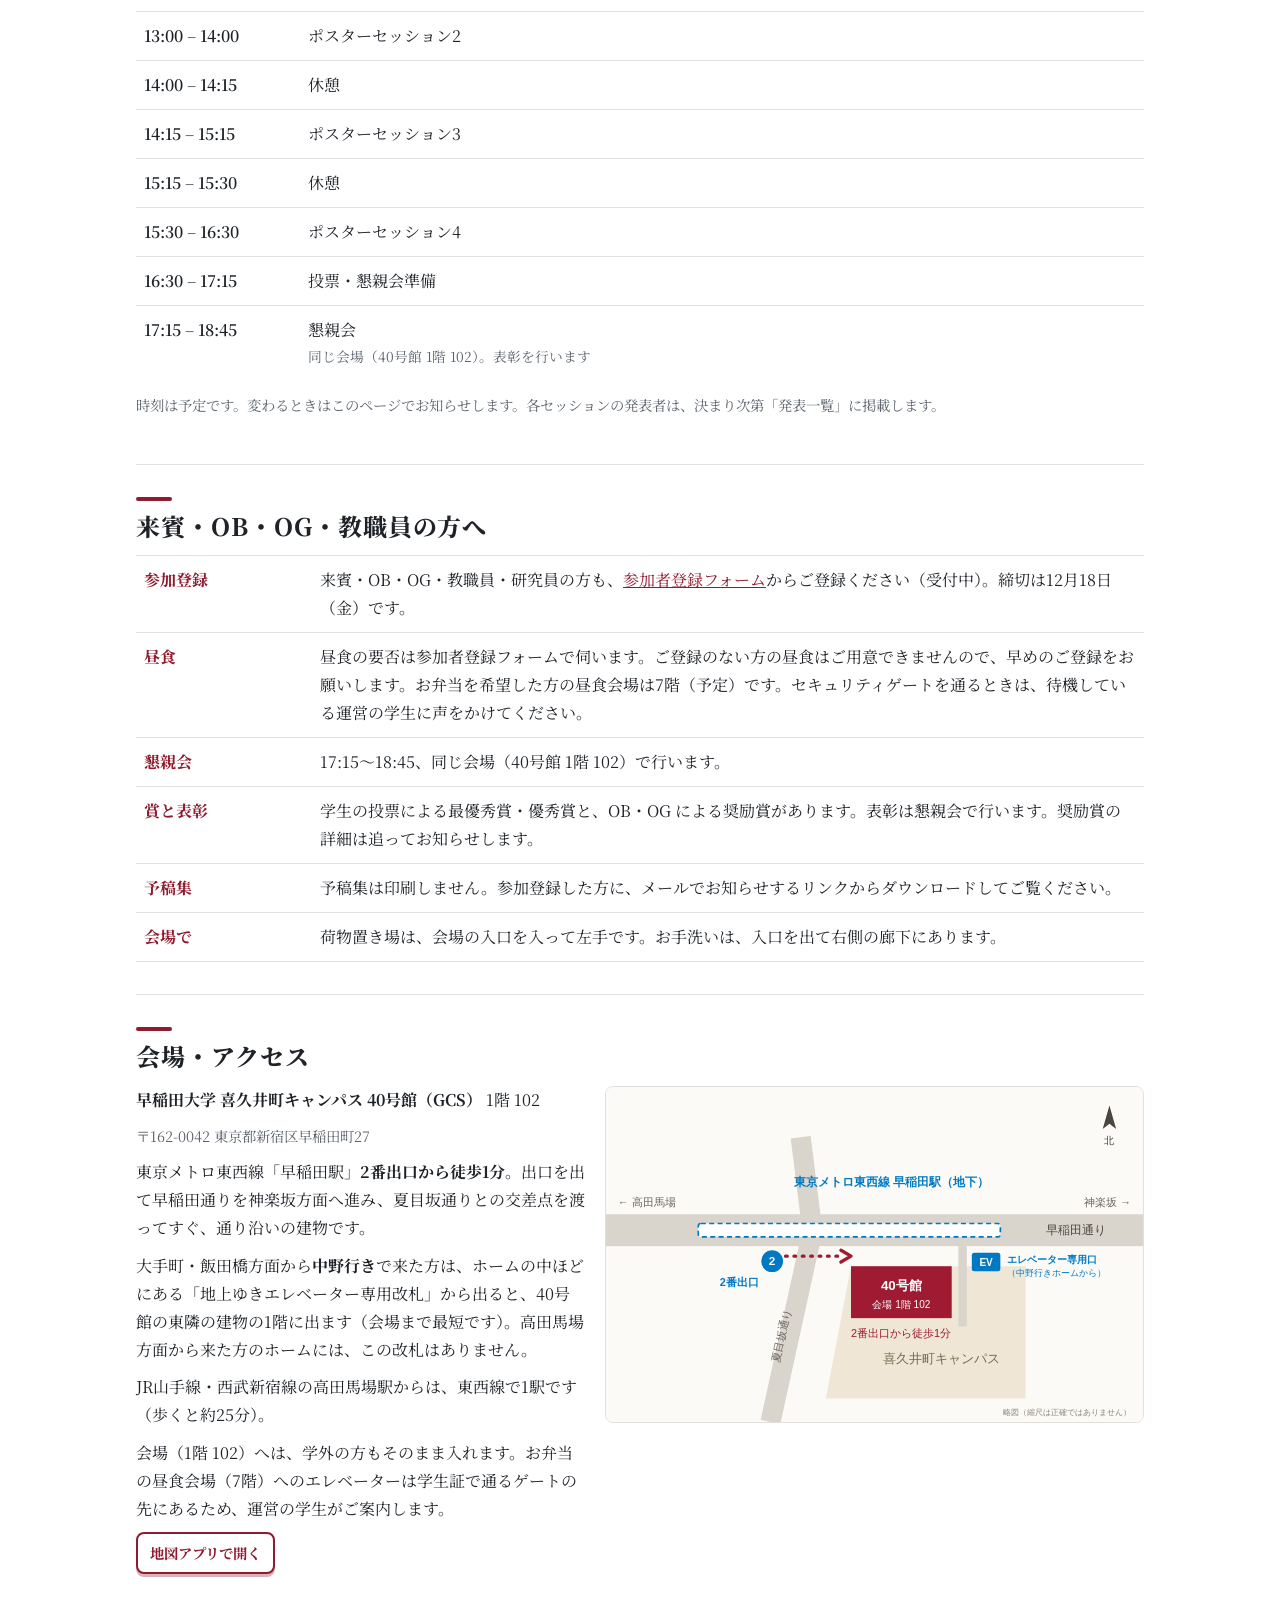
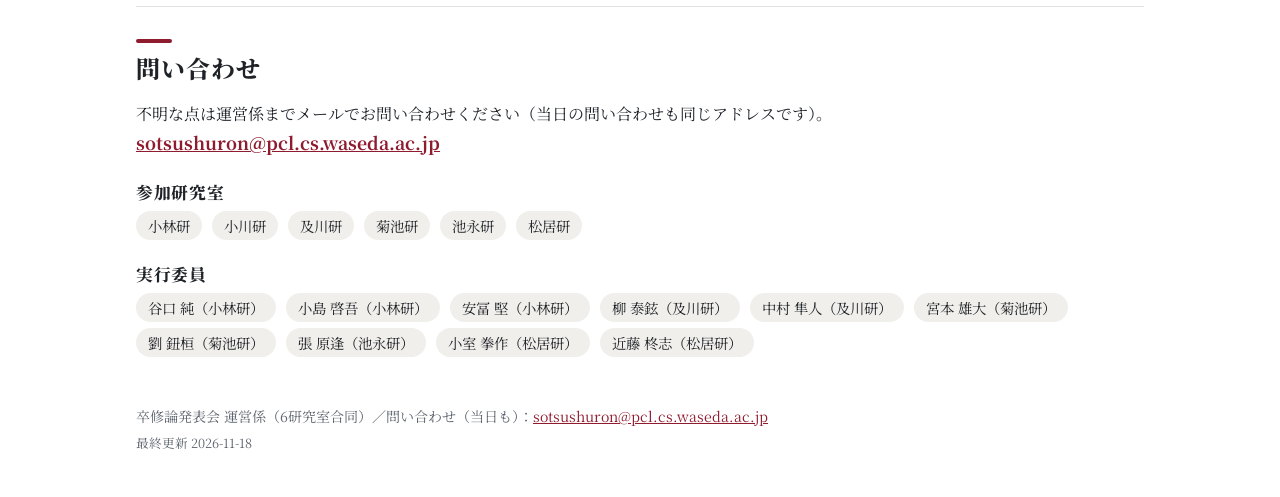
==== commit 506661ac: "発表者の紹介文を登録時の必須に合わせて表記を更新、最終更新日を11/18に Co-Authored-By: Claude Opus 5.5 <noreply@anthropic.com>" ====
--- a/2026/index.html
+++ b/2026/index.html
@@ -117,7 +117,7 @@
 </main>
 <footer class="wrap foot">
   <p>卒修論発表会 運営係（6研究室合同）／問い合わせ（当日も）：<a href="mailto:sotsushuron@pcl.cs.waseda.ac.jp">sotsushuron@pcl.cs.waseda.ac.jp</a></p>
-  <p class="muted">最終更新 2026-11-10</p>
+  <p class="muted">最終更新 2026-11-18</p>
 </footer>
 <script src="app.js?v=202611051500"></script>
 </body>
